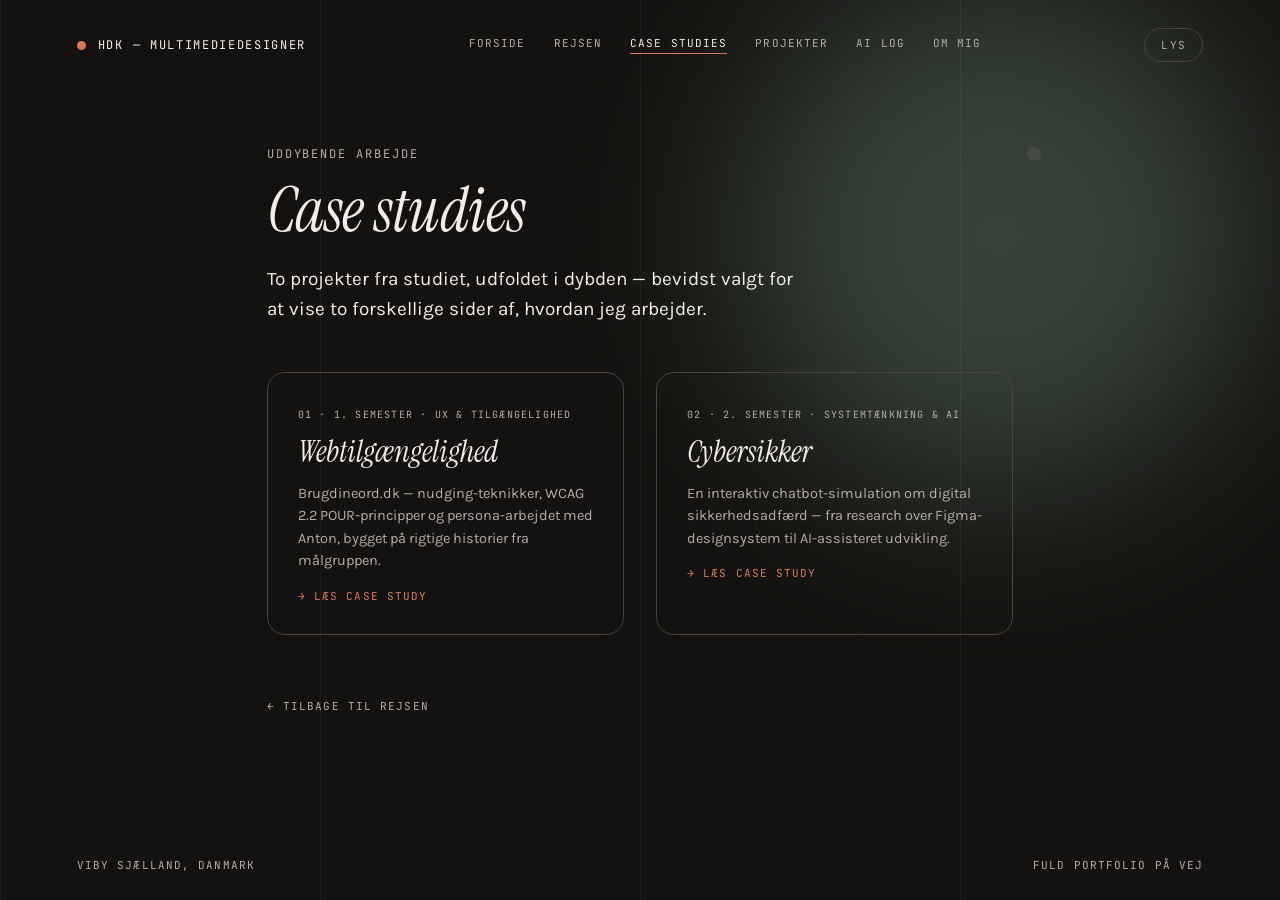
==== case-studies/index.html @ e0ee1b38 "case study 1+ 2 og ny forside, start på skattejagt" ====
<!DOCTYPE html>
<html lang="da">
<head>
    <meta charset="UTF-8">
    <meta name="viewport" content="width=device-width, initial-scale=1.0">
    <title>Case studies — Heidi Desire Kristoffersen</title>
    <meta name="description" content="To uddybende case studies fra multimediedesigner-uddannelsen.">
    <link rel="preconnect" href="https://fonts.googleapis.com">
    <link rel="preconnect" href="https://fonts.gstatic.com" crossorigin>
    <link href="https://fonts.googleapis.com/css2?family=Instrument+Serif:ital@0;1&family=Karla:wght@400;500;600&family=JetBrains+Mono:wght@400;500&display=swap" rel="stylesheet">
    <link rel="stylesheet" href="../css/style.css">
</head>
<body>
    <div class="page dark" id="page">
        <div class="grid-overlay"></div>
        <div class="glow" id="glow"></div>

        <header class="header">
            <div class="brand">
                <span class="status-dot"></span>
                <span>HDK — Multimediedesigner</span>
            </div>
            <nav class="site-nav" aria-label="Hovednavigation">
                <a href="../index.html">Forside</a>
                <a href="../rejsen.html">Rejsen</a>
                <a href="index.html" class="active">Case studies</a>
                <a href="../projekter.html">Projekter</a>
                <a href="../ai-log.html">AI log</a>
                <a href="../om-mig.html">Om mig</a>
            </nav>
            <button class="theme-toggle" id="themeToggle" type="button" aria-label="Skift mellem lyst og mørkt tema">
                <span id="themeLabel">Lys</span>
            </button>
        </header>

        <main class="main main-static">
            <p class="eyebrow" style="position: relative; display: inline-block;">
                Uddybende arbejde
                <span class="hotspot" style="left: 100%; top: 50%; margin-left: 14px; transform: translateY(-50%);">
                    <button type="button" class="hotspot-trigger" aria-label="Skjult fund — tryk for at afsløre"></button>
                    <span class="hotspot-marker" aria-hidden="true"></span>
                    <span class="hotspot-reveal">Fund #4 — placeholder.</span>
                </span>
            </p>
            <h1 class="title">Case studies</h1>
            <p class="manifest">To projekter fra studiet, udfoldet i dybden — bevidst valgt for at vise to forskellige sider af, hvordan jeg arbejder.</p>

            <div class="case-grid">
                <a class="case-card" href="webtilgaengelighed.html">
                    <span class="case-card-label">01 · 1. semester · UX & tilgængelighed</span>
                    <div class="case-card-title">Webtilgængelighed</div>
                    <p class="case-card-text">Brugdineord.dk — nudging-teknikker, WCAG 2.2 POUR-principper og persona-arbejdet med Anton, bygget på rigtige historier fra målgruppen.</p>
                    <span class="case-card-arrow">→ Læs case study</span>
                </a>
                <a class="case-card" href="cybersikker.html">
                    <span class="case-card-label">02 · 2. semester · Systemtænkning & AI</span>
                    <div class="case-card-title">Cybersikker</div>
                    <p class="case-card-text">En interaktiv chatbot-simulation om digital sikkerhedsadfærd — fra research over Figma-designsystem til AI-assisteret udvikling.</p>
                    <span class="case-card-arrow">→ Læs case study</span>
                </a>
            </div>

            <a class="back-link" href="../rejsen.html">← Tilbage til rejsen</a>
        </main>

        <footer class="footer">
            <span>VIBY SJÆLLAND, DANMARK</span>
            <span>Fuld portfolio på vej</span>
        </footer>
    </div>

    <script src="../js/main.js"></script>
</body>
</html>
---- css/style.css ----
:root {
  --light-bg: #F6F1EA;
  --dark-bg: #141210;

  /* accents — warm, earthy base tones (matcher kommer-snart-sidens palet) */
  --forsta-dark: #8FBFA6;
  --forbind-dark: #D97A57;
  --forme-dark: #F0B49A;

  /* same tones, deepened for legibility on a light ground */
  --forsta-light: #3F6B5C;
  --forbind-light: #9E411E;
  --forme-light: #DC5318;

  --bg: var(--light-bg);
  --ink: #1E1A16;
  --muted: #5C534B;
  --chip-border: #B0A69A;

  --forsta: var(--forsta-light);
  --forbind: var(--forbind-light);
  --forme: var(--forme-light);
  --forsta-fill: rgba(63, 107, 92, .13);
  --forbind-fill: rgba(158, 65, 30, .13);
  --forme-fill: rgba(220, 83, 24, .15);
}

* { box-sizing: border-box; }

html, body { margin: 0; padding: 0; }

body {
  background: var(--bg);
  font-family: 'Karla', system-ui, sans-serif;
}

a { color: inherit; }

@keyframes dcFadeUp {
  from { opacity: 0; transform: translateY(14px); }
  to { opacity: 1; transform: none; }
}

@keyframes dcBreathe {
  0%, 100% { transform: scale(1); opacity: .55; }
  50% { transform: scale(1.08); opacity: .85; }
}

.page {
  position: relative;
  min-height: 100vh;
  overflow-x: hidden;
  background: var(--bg);
  color: var(--ink);
  transition: background .5s ease, color .5s ease;
  display: flex;
  flex-direction: column;
}

.page.dark {
  --bg: var(--dark-bg);
  --ink: #F3EDE5;
  --muted: #B7ADA1;
  --chip-border: #4B433C;

  --forsta: var(--forsta-dark);
  --forbind: var(--forbind-dark);
  --forme: var(--forme-dark);
  --forsta-fill: rgba(143, 191, 166, .20);
  --forbind-fill: rgba(217, 122, 87, .20);
  --forme-fill: rgba(240, 180, 154, .22);
}

.grid-overlay {
  position: absolute;
  inset: 0;
  pointer-events: none;
  background-image: linear-gradient(to right, currentColor 1px, transparent 1px);
  background-size: 25% 100%;
  opacity: .05;
}

.glow {
  position: absolute;
  width: 520px;
  height: 520px;
  border-radius: 50%;
  pointer-events: none;
  filter: blur(90px);
  background: var(--forsta);
  opacity: .28;
  left: 78%;
  top: 26%;
  transform: translate(-50%, -50%);
  transition: left .9s cubic-bezier(.16,1,.3,1), top .9s cubic-bezier(.16,1,.3,1), background .5s ease;
}

.header {
  position: relative;
  display: flex;
  align-items: center;
  justify-content: space-between;
  gap: 24px;
  padding: 28px clamp(20px, 6vw, 88px);
  flex-wrap: wrap;
}

.brand {
  display: flex;
  align-items: center;
  gap: 12px;
  font-family: 'JetBrains Mono', monospace;
  font-size: 12px;
  letter-spacing: .14em;
  text-transform: uppercase;
}

.status-dot {
  width: 9px;
  height: 9px;
  border-radius: 50%;
  background: var(--forbind);
  animation: dcBreathe 3.4s ease-in-out infinite;
  transition: background .5s ease;
}

.theme-toggle {
  display: flex;
  align-items: center;
  gap: 9px;
  border: 1px solid var(--chip-border);
  background: transparent;
  color: var(--muted);
  border-radius: 999px;
  padding: 9px 16px;
  cursor: pointer;
  font-family: 'JetBrains Mono', monospace;
  font-size: 11px;
  letter-spacing: .12em;
  text-transform: uppercase;
  transition: color .25s ease;
}

.theme-toggle:hover {
  color: var(--ink);
}

.site-nav {
  display: flex;
  align-items: center;
  flex-wrap: wrap;
  gap: clamp(14px, 2.6vw, 28px);
  font-family: 'JetBrains Mono', monospace;
  font-size: 11px;
  letter-spacing: .1em;
  text-transform: uppercase;
}

.site-nav a {
  text-decoration: none;
  color: var(--muted);
  padding-bottom: 3px;
  border-bottom: 1px solid transparent;
  transition: color .25s ease, border-color .25s ease;
}

.site-nav a:hover {
  color: var(--ink);
}

.site-nav a.active {
  color: var(--ink);
  border-bottom-color: var(--forbind);
}

.site-nav a.soon {
  opacity: .55;
}

.main {
  position: relative;
  flex: 1;
  display: flex;
  flex-direction: column;
  justify-content: center;
  padding: clamp(24px, 5vw, 40px) clamp(20px, 6vw, 88px) clamp(48px, 8vw, 96px);
  max-width: 1360px;
  width: 100%;
  margin: 0 auto;
}

.main-static {
  justify-content: flex-start;
  padding-top: clamp(32px, 6vw, 56px);
  width: 100%;
  max-width: 900px;
  margin: 0 auto;
}

.welcome {
  display: flex;
  align-items: center;
  gap: 14px;
  margin-bottom: clamp(20px, 3vw, 24px);
  animation: dcFadeUp .6s ease both;
}

.welcome-portrait {
  width: 56px;
  height: 56px;
  border-radius: 50%;
  overflow: hidden;
  flex-shrink: 0;
  box-shadow: 0 0 0 1px var(--forbind), 0 12px 28px -16px rgba(0,0,0,.55);
  transition: box-shadow .5s ease;
}

.welcome-portrait img {
  width: 100%;
  height: 100%;
  object-fit: cover;
  object-position: 50% 12%;
}

.welcome-name {
  font-family: 'Instrument Serif', Georgia, serif;
  font-style: italic;
  font-size: 18px;
  color: var(--ink);
}

.welcome-sub {
  margin-top: 2px;
  font-family: 'JetBrains Mono', monospace;
  font-size: 10px;
  letter-spacing: .12em;
  text-transform: uppercase;
  color: var(--muted);
}

.eyebrow {
  margin: 0;
  font-family: 'JetBrains Mono', monospace;
  font-size: 12px;
  letter-spacing: .16em;
  text-transform: uppercase;
  color: var(--muted);
  animation: dcFadeUp .7s ease .05s both;
}

.title {
  margin: 16px 0 0;
  font-family: 'Instrument Serif', Georgia, serif;
  font-weight: 400;
  font-style: italic;
  font-size: clamp(38px, 6.4vw, 62px);
  line-height: 1.05;
  letter-spacing: -.01em;
  animation: dcFadeUp .8s ease .1s both;
}

.manifest {
  margin: clamp(16px, 2.5vw, 22px) 0 0;
  max-width: 48ch;
  font-size: clamp(16px, 1.8vw, 19px);
  line-height: 1.55;
  text-wrap: pretty;
  animation: dcFadeUp .8s ease .16s both;
}

.bubble-wrap {
  position: relative;
  width: 100%;
  max-width: 1040px;
  margin: clamp(36px, 6vw, 56px) auto 0;
  aspect-ratio: 1112 / 560;
  animation: dcFadeUp .9s ease .2s both;
}

.bubble {
  position: absolute;
  border-radius: 50%;
  display: flex;
  flex-direction: column;
  align-items: center;
  justify-content: center;
  text-align: center;
  padding: clamp(18px, 3vw, 32px);
  transition: transform .3s ease, box-shadow .3s ease;
  cursor: default;
}

.bubble:hover {
  transform: scale(1.035);
  box-shadow: 0 18px 40px -20px rgba(20,18,16,.35);
}

.bubble:hover .bubble-arrow {
  opacity: 1;
  transform: translateY(0);
}

.bubble-index {
  font-family: 'JetBrains Mono', monospace;
  font-size: 11px;
  letter-spacing: .12em;
  color: var(--muted);
}

.bubble-name {
  margin-top: 8px;
  font-family: 'Instrument Serif', Georgia, serif;
  font-style: italic;
}

.bubble-text {
  margin: 14px 0 0;
  line-height: 1.5;
  color: var(--ink);
}

.bubble-arrow {
  margin-top: 14px;
  opacity: 0;
  transform: translateY(4px);
  transition: opacity .25s ease, transform .25s ease;
  font-family: 'JetBrains Mono', monospace;
  font-size: 10px;
  letter-spacing: .1em;
  text-transform: uppercase;
}

.bubble-01 {
  left: 9%; top: 3.6%; width: 32.4%; height: 64.3%;
  background: var(--forsta-fill); border: 1px solid var(--forsta);
}
.bubble-01 .bubble-name { font-size: clamp(22px, 2.4vw, 34px); color: var(--forsta); }
.bubble-01 .bubble-text { font-size: 14px; max-width: 220px; }
.bubble-01 .bubble-arrow { color: var(--forsta); }

.bubble-02 {
  left: 36%; top: 23.2%; width: 36%; height: 71.4%;
  background: var(--forbind-fill); border: 1px solid var(--forbind);
}
.bubble-02 .bubble-name { font-size: clamp(24px, 2.7vw, 38px); color: var(--forbind); }
.bubble-02 .bubble-text { font-size: 14.5px; max-width: 240px; }
.bubble-02 .bubble-arrow { color: var(--forbind); }

.bubble-03 {
  left: 68.3%; top: 7.1%; width: 30.6%; height: 60.7%;
  background: var(--forme-fill); border: 1px solid var(--forme);
}
.bubble-03 .bubble-name { font-size: clamp(22px, 2.4vw, 34px); color: var(--forme); }
.bubble-03 .bubble-text { font-size: 14px; max-width: 210px; }
.bubble-03 .bubble-arrow { color: var(--forme); }

@media (max-width: 760px) {
  .bubble-wrap {
    aspect-ratio: auto;
    max-width: 340px;
    display: flex;
    flex-direction: column;
    align-items: center;
    gap: 24px;
  }
  .bubble {
    position: static;
    width: min(78vw, 300px) !important;
    height: min(78vw, 300px) !important;
  }
}

.info-grid {
  display: grid;
  grid-template-columns: repeat(auto-fit, minmax(min(100%, 240px), 1fr));
  gap: clamp(24px, 4vw, 56px);
  margin-top: clamp(56px, 9vw, 104px);
  padding-top: clamp(28px, 4vw, 40px);
  border-top: 1px solid var(--chip-border);
  animation: dcFadeUp .8s ease .26s both;
}

.info-col {
  display: flex;
  flex-direction: column;
  gap: 10px;
}

.info-col-contact {
  gap: 14px;
  align-items: flex-start;
}

.info-label {
  font-family: 'JetBrains Mono', monospace;
  font-size: 11px;
  letter-spacing: .14em;
  text-transform: uppercase;
  color: var(--muted);
}

.info-text {
  margin: 0;
  font-size: 16px;
  line-height: 1.55;
  color: var(--muted);
  text-wrap: pretty;
}

.email-link {
  display: inline-flex;
  align-items: center;
  gap: 10px;
  text-decoration: none;
  font-family: 'Instrument Serif', Georgia, serif;
  font-size: clamp(22px, 2.6vw, 30px);
  line-height: 1.1;
  border-bottom: 1px solid currentColor;
  padding-bottom: 3px;
  transition: opacity .25s ease;
}

.email-link:hover {
  opacity: .55;
}

.linkedin-link {
  text-decoration: none;
  font-family: 'JetBrains Mono', monospace;
  font-size: 11px;
  letter-spacing: .12em;
  text-transform: uppercase;
  color: var(--muted);
  border-bottom: 1px solid var(--chip-border);
  padding-bottom: 2px;
  transition: color .25s ease;
}

.linkedin-link:hover {
  color: var(--ink);
}

.footer {
  position: relative;
  display: flex;
  justify-content: space-between;
  gap: 16px;
  flex-wrap: wrap;
  padding: 20px clamp(20px, 6vw, 88px) 28px;
  font-family: 'JetBrains Mono', monospace;
  font-size: 11px;
  letter-spacing: .1em;
  text-transform: uppercase;
  color: var(--muted);
}

/* ---- Skattejagt: skjulte fund, der lyses frem af musens lyskegle ---- */

.hotspot {
  position: absolute;
  width: 14px;
  height: 14px;
  z-index: 5;
}

.hotspot-trigger {
  all: unset;
  position: absolute;
  inset: -10px;
  border-radius: 50%;
  cursor: pointer;
}

.hotspot-trigger:focus-visible {
  outline: 2px solid var(--forme);
  outline-offset: 3px;
}

.hotspot-marker {
  position: absolute;
  inset: 0;
  border-radius: 50%;
  background: var(--forme);
  opacity: .1;
  transition: opacity .4s ease, transform .4s ease;
  pointer-events: none;
}

.hotspot.is-lit .hotspot-marker,
.hotspot:focus-within .hotspot-marker {
  opacity: .9;
  transform: scale(1.8);
  box-shadow: 0 0 18px 2px var(--forme-fill);
}

.hotspot-reveal {
  position: absolute;
  left: 50%;
  bottom: calc(100% + 14px);
  transform: translateX(-50%) translateY(8px);
  width: max-content;
  max-width: 270px;
  padding: 12px 16px;
  border-radius: 12px;
  background: var(--bg);
  border: 1px solid var(--forme);
  font-size: 13px;
  line-height: 1.5;
  color: var(--ink);
  opacity: 0;
  pointer-events: none;
  transition: opacity .35s ease, transform .35s ease;
  box-shadow: 0 16px 34px -16px rgba(0,0,0,.55);
}

.hotspot.is-lit .hotspot-reveal,
.hotspot:focus-within .hotspot-reveal {
  opacity: 1;
  transform: translateX(-50%) translateY(0);
  pointer-events: auto;
}

.hotspot-reveal a {
  color: var(--forme);
  text-decoration: none;
  border-bottom: 1px solid var(--forme);
}

/* Skattejagt: indhold i et fund (fyldes af js/main.js) */
.hotspot-reveal .skat-label {
  display: block;
  margin-bottom: 6px;
  font-family: 'JetBrains Mono', monospace;
  font-size: 10px;
  letter-spacing: .08em;
  text-transform: uppercase;
  color: var(--forme);
}

.hotspot-reveal p {
  margin: 0;
}

.hotspot-reveal p + p {
  margin-top: 6px;
}

/* Et punkt, man allerede har fundet, gløder en anelse mere end de ufundne */
.hotspot.is-found .hotspot-marker {
  opacity: .28;
}

@media (prefers-reduced-motion: reduce) {
  .hotspot-marker,
  .hotspot-reveal {
    transition: opacity .15s linear;
  }
  .hotspot.is-lit .hotspot-marker,
  .hotspot:focus-within .hotspot-marker {
    transform: none;
  }
}

/* ---- Semester timeline (rejsen.html) ---- */

.semester {
  margin-top: clamp(40px, 6vw, 64px);
  animation: dcFadeUp .7s ease both;
}

.semester:first-of-type {
  margin-top: clamp(28px, 4vw, 40px);
}

.semester-head {
  display: flex;
  align-items: baseline;
  gap: 14px;
  flex-wrap: wrap;
}

.semester-num {
  font-family: 'Instrument Serif', Georgia, serif;
  font-style: italic;
  font-size: clamp(26px, 3.4vw, 34px);
  color: var(--forbind);
}

.semester-status {
  font-family: 'JetBrains Mono', monospace;
  font-size: 10px;
  letter-spacing: .12em;
  text-transform: uppercase;
  color: var(--muted);
  border: 1px solid var(--chip-border);
  border-radius: 999px;
  padding: 4px 11px;
}

.timeline {
  position: relative;
  margin-top: 22px;
  padding-left: 26px;
  border-left: 1px solid var(--chip-border);
  display: flex;
  flex-direction: column;
  gap: 20px;
}

.timeline-item {
  position: relative;
}

.timeline-item::before {
  content: '';
  position: absolute;
  left: -31px;
  top: 6px;
  width: 9px;
  height: 9px;
  border-radius: 50%;
  background: var(--chip-border);
}

.timeline-item.is-trip::before {
  background: var(--forme);
}

.timeline-item.is-case::before {
  background: var(--forbind);
}

.timeline-item.is-current::before {
  background: var(--forbind);
  animation: dcBreathe 3.4s ease-in-out infinite;
}

.timeline-name {
  font-size: 16px;
  color: var(--ink);
}

.timeline-tag {
  margin-left: 8px;
  font-family: 'JetBrains Mono', monospace;
  font-size: 10px;
  letter-spacing: .08em;
  text-transform: uppercase;
  color: var(--muted);
}

.timeline-note {
  margin: 4px 0 0;
  font-size: 14px;
  line-height: 1.5;
  color: var(--muted);
  max-width: 60ch;
}

.case-link {
  display: inline-flex;
  align-self: flex-start;
  align-items: center;
  gap: 8px;
  margin-top: 8px;
  text-decoration: none;
  font-family: 'JetBrains Mono', monospace;
  font-size: 11px;
  letter-spacing: .1em;
  text-transform: uppercase;
  color: var(--forbind);
  border-bottom: 1px solid var(--forbind);
  padding-bottom: 2px;
  transition: opacity .25s ease;
}

.case-link:hover {
  opacity: .6;
}

/* ---- Case study cards (case-studies/index.html) ---- */

.case-grid {
  display: grid;
  grid-template-columns: repeat(auto-fit, minmax(min(100%, 320px), 1fr));
  gap: clamp(20px, 3vw, 32px);
  margin-top: clamp(32px, 5vw, 48px);
}

.case-card {
  display: block;
  text-decoration: none;
  color: var(--ink);
  border: 1px solid var(--chip-border);
  border-radius: 18px;
  padding: clamp(22px, 3vw, 30px);
  transition: border-color .3s ease, transform .3s ease;
}

.case-card:hover {
  border-color: var(--forbind);
  transform: translateY(-2px);
}

.case-card-label {
  font-family: 'JetBrains Mono', monospace;
  font-size: 10px;
  letter-spacing: .12em;
  text-transform: uppercase;
  color: var(--muted);
}

.case-card-title {
  margin: 10px 0 0;
  font-family: 'Instrument Serif', Georgia, serif;
  font-style: italic;
  font-size: clamp(24px, 3vw, 30px);
}

.case-card-text {
  margin: 12px 0 0;
  font-size: 14.5px;
  line-height: 1.55;
  color: var(--muted);
}

.case-card-arrow {
  display: inline-block;
  margin-top: 16px;
  font-family: 'JetBrains Mono', monospace;
  font-size: 11px;
  letter-spacing: .1em;
  text-transform: uppercase;
  color: var(--forbind);
}

/* ---- Stub / under-opbygning pages ---- */

.stub-badge {
  display: inline-block;
  align-self: flex-start;
  font-family: 'JetBrains Mono', monospace;
  font-size: 10px;
  letter-spacing: .12em;
  text-transform: uppercase;
  color: var(--muted);
  border: 1px solid var(--chip-border);
  border-radius: 999px;
  padding: 6px 14px;
  margin-top: clamp(28px, 4vw, 40px);
}

.back-link {
  display: inline-flex;
  align-self: flex-start;
  align-items: center;
  gap: 8px;
  margin-top: clamp(40px, 6vw, 64px);
  text-decoration: none;
  font-family: 'JetBrains Mono', monospace;
  font-size: 11px;
  letter-spacing: .1em;
  text-transform: uppercase;
  color: var(--muted);
  transition: color .25s ease;
}

.back-link:hover {
  color: var(--ink);
}

/* ---- AI log (ai-log.html) ---- */

.ai-log-source {
  margin: 8px 0 0;
  max-width: 60ch;
  font-size: 14px;
  line-height: 1.5;
  color: var(--muted);
}

.ai-log-filters {
  display: flex;
  flex-wrap: wrap;
  gap: 10px;
  margin-top: clamp(28px, 4vw, 40px);
}

.ai-log-filter {
  display: inline-flex;
  align-items: center;
  gap: 7px;
  border: 1px solid var(--chip-border);
  background: transparent;
  color: var(--muted);
  border-radius: 999px;
  padding: 8px 15px;
  cursor: pointer;
  font-family: 'JetBrains Mono', monospace;
  font-size: 11px;
  letter-spacing: .1em;
  text-transform: uppercase;
  transition: color .25s ease, border-color .25s ease;
}

.ai-log-filter:hover {
  color: var(--ink);
}

.ai-log-filter:focus-visible {
  outline: 2px solid var(--forme);
  outline-offset: 3px;
}

.ai-log-filter.is-active {
  color: var(--ink);
  border-color: var(--forbind);
}

.ai-log-count {
  color: var(--muted);
  font-size: 10px;
}

.ai-log-list {
  list-style: none;
  margin: clamp(20px, 3vw, 28px) 0 0;
  padding: 0;
  display: flex;
  flex-direction: column;
  gap: 10px;
}

.ai-log-item[hidden] {
  display: none;
}

.ai-log-entry {
  border: 1px solid var(--chip-border);
  border-radius: 14px;
  padding: 0 clamp(16px, 2.5vw, 22px);
  transition: border-color .25s ease;
}

.ai-log-entry[open] {
  border-color: var(--forbind);
}

.ai-log-summary {
  display: flex;
  align-items: baseline;
  flex-wrap: wrap;
  gap: 8px clamp(12px, 2vw, 20px);
  padding: 16px 0;
  cursor: pointer;
  list-style: none;
}

.ai-log-summary::-webkit-details-marker,
.ai-log-summary::marker {
  display: none;
  content: '';
}

.ai-log-summary:focus-visible {
  outline: 2px solid var(--forme);
  outline-offset: 4px;
  border-radius: 8px;
}

.ai-log-date {
  font-family: 'JetBrains Mono', monospace;
  font-size: 11px;
  letter-spacing: .06em;
  color: var(--muted);
  min-width: 38px;
}

.ai-log-tool {
  display: inline-flex;
  align-items: center;
  gap: 7px;
  font-family: 'JetBrains Mono', monospace;
  font-size: 11px;
  letter-spacing: .08em;
  text-transform: uppercase;
  color: var(--muted);
}

.ai-log-dot {
  width: 7px;
  height: 7px;
  border-radius: 50%;
  background: var(--chip-border);
  flex-shrink: 0;
}

.ai-log-dot-claude {
  background: var(--forsta);
}

.ai-log-dot-chatgpt {
  background: var(--forbind);
}

.ai-log-formaal {
  font-size: 15.5px;
  color: var(--ink);
  flex: 1 1 220px;
}

.ai-log-detail {
  display: none;
  gap: 4px;
  padding: 0 0 20px;
  border-top: 1px solid var(--chip-border);
}

.ai-log-entry[open] .ai-log-detail {
  display: grid;
}

.ai-log-field-label {
  display: block;
  font-family: 'JetBrains Mono', monospace;
  font-size: 10px;
  letter-spacing: .12em;
  text-transform: uppercase;
  color: var(--muted);
  margin-top: 16px;
}

.ai-log-field p {
  margin: 6px 0 0;
  font-size: 14.5px;
  line-height: 1.55;
  color: var(--ink);
  max-width: 68ch;
}

@media (max-width: 560px) {
  .ai-log-summary {
    flex-direction: column;
    align-items: flex-start;
    gap: 6px;
  }

  .ai-log-formaal {
    flex: none;
    width: 100%;
  }
}

/* ---- Case study — spread-baserede sider (webtilgaengelighed.html, cybersikker.html) ---- */

.main-wide {
  width: 100%;
  max-width: 1160px;
  margin: 0 auto;
  justify-content: flex-start;
  padding-top: clamp(32px, 6vw, 56px);
}

.case-top-row {
  display: flex;
  align-items: center;
  justify-content: space-between;
  flex-wrap: wrap;
  gap: 12px;
}

.karakter-badge {
  position: relative;
  display: inline-flex;
  align-self: flex-start;
  align-items: center;
  font-family: 'JetBrains Mono', monospace;
  font-size: 10px;
  letter-spacing: .12em;
  text-transform: uppercase;
  color: var(--forme);
  border: 1px solid var(--forme);
  border-radius: 999px;
  padding: 6px 14px;
}

.case-sub {
  margin: 14px 0 0;
  max-width: 60ch;
  font-size: clamp(16px, 1.6vw, 18px);
  line-height: 1.55;
  color: var(--muted);
  text-wrap: pretty;
}

.case-intro {
  margin: clamp(16px, 2vw, 20px) 0 0;
  max-width: 68ch;
  font-size: 16px;
  line-height: 1.65;
  text-wrap: pretty;
}

.case-links {
  display: flex;
  flex-wrap: wrap;
  gap: 12px 20px;
  margin-top: clamp(20px, 3vw, 28px);
}

/* Spread jump-nav */

.spread-nav {
  display: flex;
  flex-wrap: wrap;
  gap: 6px;
  margin-top: clamp(32px, 5vw, 44px);
  padding: 14px 16px;
  border: 1px solid var(--chip-border);
  border-radius: 14px;
}

.spread-nav-item {
  display: inline-flex;
  align-items: center;
  justify-content: center;
  min-width: 30px;
  height: 30px;
  padding: 0 6px;
  border-radius: 8px;
  text-decoration: none;
  font-family: 'JetBrains Mono', monospace;
  font-size: 11px;
  letter-spacing: .04em;
  color: var(--muted);
  transition: background .2s ease, color .2s ease;
}

.spread-nav-item:hover,
.spread-nav-item:focus-visible {
  background: var(--forbind-fill);
  color: var(--ink);
}

/* Spread section */

.spread {
  margin-top: clamp(56px, 8vw, 88px);
  padding-top: clamp(40px, 6vw, 56px);
  border-top: 1px solid var(--chip-border);
  scroll-margin-top: 90px;
}

.spread-eyebrow {
  margin: 0;
  font-family: 'JetBrains Mono', monospace;
  font-size: 11px;
  letter-spacing: .16em;
  text-transform: uppercase;
  color: var(--muted);
}

.spread-title {
  margin: 14px 0 0;
  font-family: 'Instrument Serif', Georgia, serif;
  font-weight: 400;
  font-style: italic;
  font-size: clamp(28px, 3.6vw, 42px);
  line-height: 1.1;
  letter-spacing: -.01em;
  max-width: 20ch;
}

.spread-body {
  margin: clamp(16px, 2.5vw, 20px) 0 0;
  max-width: 70ch;
  font-size: 16px;
  line-height: 1.65;
  color: var(--ink);
  text-wrap: pretty;
}

.spread-body + .spread-body {
  margin-top: 14px;
}

/* Fact card */

.fact-card {
  margin-top: clamp(24px, 4vw, 32px);
  border: 1px solid var(--chip-border);
  border-radius: 18px;
  padding: clamp(20px, 3vw, 32px);
  display: flex;
  flex-direction: column;
  gap: 22px;
}

.fact-row {
  display: flex;
  flex-direction: column;
  gap: 8px;
}

.fact-label {
  font-family: 'JetBrains Mono', monospace;
  font-size: 10.5px;
  letter-spacing: .12em;
  text-transform: uppercase;
  color: var(--muted);
}

.fact-value {
  margin: 0;
  font-size: 15.5px;
  line-height: 1.55;
  max-width: 70ch;
}

.fact-value.is-quote {
  font-family: 'Instrument Serif', Georgia, serif;
  font-style: italic;
  font-size: clamp(19px, 2.2vw, 24px);
  line-height: 1.4;
  color: var(--forbind);
}

/* Pull quote */

.pull-quote {
  margin: clamp(24px, 4vw, 32px) 0 0;
  padding: 4px 0 4px 24px;
  border-left: 3px solid var(--forbind);
}

.pull-quote p {
  margin: 0;
  font-family: 'Instrument Serif', Georgia, serif;
  font-style: italic;
  font-size: clamp(19px, 2.4vw, 26px);
  line-height: 1.45;
  color: var(--ink);
  max-width: 46ch;
}

.aside-box {
  margin-top: clamp(24px, 4vw, 32px);
  padding: 4px 0 4px 24px;
  border-left: 3px solid var(--forsta);
}

.aside-label {
  display: block;
  margin-bottom: 8px;
  font-family: 'JetBrains Mono', monospace;
  font-size: 10.5px;
  letter-spacing: .12em;
  text-transform: uppercase;
  color: var(--muted);
}

.aside-box p {
  margin: 0;
  font-size: 15.5px;
  line-height: 1.6;
  color: var(--muted);
  max-width: 68ch;
}

/* Stat highlight */

.stat-highlight {
  display: flex;
  align-items: baseline;
  flex-wrap: wrap;
  gap: 8px clamp(24px, 4vw, 40px);
  margin-top: clamp(24px, 4vw, 32px);
}

.stat-number {
  font-family: 'Instrument Serif', Georgia, serif;
  font-style: italic;
  font-size: clamp(56px, 8vw, 96px);
  line-height: 1;
  color: var(--forbind);
}

.stat-desc {
  margin: 0;
  max-width: 40ch;
  font-size: 15.5px;
  line-height: 1.55;
  color: var(--muted);
}

/* 2x2 grid (empathy map, POUR) */

.grid-2x2 {
  display: grid;
  grid-template-columns: 1fr 1fr;
  gap: clamp(20px, 3vw, 32px) clamp(28px, 4vw, 48px);
  margin-top: clamp(24px, 4vw, 32px);
}

.grid-cell-label {
  display: block;
  margin-bottom: 8px;
  font-family: 'JetBrains Mono', monospace;
  font-size: 10.5px;
  letter-spacing: .12em;
  text-transform: uppercase;
  color: var(--muted);
}

.grid-cell-title {
  margin: 0 0 8px;
  font-family: 'Instrument Serif', Georgia, serif;
  font-style: italic;
  font-size: clamp(19px, 2.2vw, 24px);
  color: var(--forbind);
}

.grid-cell p {
  margin: 0;
  font-size: 14.5px;
  line-height: 1.55;
  color: var(--muted);
  max-width: 46ch;
}

@media (max-width: 640px) {
  .grid-2x2 {
    grid-template-columns: 1fr;
  }
}

/* Triptych (nudging) */

.triptych {
  display: grid;
  grid-template-columns: repeat(3, 1fr);
  gap: clamp(24px, 3vw, 32px);
  margin-top: clamp(24px, 4vw, 32px);
}

.triptych-title {
  margin: 0;
  font-family: 'Instrument Serif', Georgia, serif;
  font-style: italic;
  font-size: clamp(20px, 2.4vw, 26px);
  color: var(--forbind);
}

.triptych-item p {
  margin: 10px 0 0;
  font-size: 14.5px;
  line-height: 1.6;
  color: var(--muted);
}

@media (max-width: 760px) {
  .triptych {
    grid-template-columns: 1fr;
  }
}

/* Numbered step list */

.step-list {
  display: flex;
  flex-direction: column;
  gap: clamp(18px, 2.5vw, 24px);
  margin-top: clamp(24px, 4vw, 32px);
}

.step-item {
  display: flex;
  align-items: baseline;
  gap: clamp(16px, 2.5vw, 24px);
}

.step-num {
  flex-shrink: 0;
  width: 44px;
  font-family: 'Instrument Serif', Georgia, serif;
  font-style: italic;
  font-size: 26px;
  color: var(--forbind);
}

/* Step list variant — mono date labels (AI-log-style timeline, e.g. Cybersikker spread 9) */

.step-list.is-dates .step-num {
  width: 76px;
  font-family: 'JetBrains Mono', monospace;
  font-style: normal;
  font-size: 12.5px;
  letter-spacing: .03em;
  white-space: nowrap;
}

.step-item p {
  margin: 0;
  font-size: 15px;
  line-height: 1.6;
  max-width: 60ch;
}

/* Word highlight (test results) */

.word-groups {
  display: flex;
  flex-wrap: wrap;
  gap: clamp(28px, 5vw, 56px);
  margin-top: clamp(24px, 4vw, 32px);
}

.word-group-label {
  display: block;
  margin-bottom: 10px;
  font-family: 'JetBrains Mono', monospace;
  font-size: 10.5px;
  letter-spacing: .12em;
  text-transform: uppercase;
  color: var(--muted);
}

.word-list {
  margin: 0;
  font-family: 'Instrument Serif', Georgia, serif;
  font-style: italic;
  font-size: clamp(20px, 2.6vw, 28px);
  line-height: 1.4;
}

.word-list.is-positive {
  color: var(--forbind);
}

.word-list.is-critical {
  color: var(--muted);
}

/* Media facts row */

.chip-row {
  display: flex;
  flex-wrap: wrap;
  gap: 10px;
  margin-top: clamp(20px, 3vw, 28px);
}

.chip-row-item {
  font-family: 'JetBrains Mono', monospace;
  font-size: 11px;
  letter-spacing: .04em;
  color: var(--muted);
  border: 1px solid var(--chip-border);
  border-radius: 999px;
  padding: 7px 14px;
}

/* Swatch row (spread 6 — bevidst hardcodede farver, ikke porteføljens tokens) */

.swatch-row {
  display: flex;
  flex-wrap: wrap;
  gap: clamp(20px, 3vw, 28px);
  margin-top: 20px;
}

.swatch {
  display: flex;
  flex-direction: column;
  align-items: flex-start;
  gap: 8px;
}

.swatch-chip {
  width: 56px;
  height: 56px;
  border-radius: 12px;
  border: 1px solid var(--chip-border);
}

.swatch span {
  font-family: 'JetBrains Mono', monospace;
  font-size: 11px;
  color: var(--muted);
}

/* Visual transition (persona -> Anton) */

.visual-transition {
  display: grid;
  grid-template-columns: 1fr auto 1fr;
  align-items: center;
  gap: clamp(16px, 3vw, 28px);
  margin-top: clamp(24px, 4vw, 32px);
}

.visual-transition-arrow {
  font-family: 'Instrument Serif', Georgia, serif;
  font-style: italic;
  font-size: 32px;
  color: var(--muted);
}

@media (max-width: 700px) {
  .visual-transition {
    grid-template-columns: 1fr;
  }
  .visual-transition-arrow {
    transform: rotate(90deg);
    justify-self: center;
  }
}

/* Image placeholder + sequence */

.img-placeholder {
  display: flex;
  align-items: center;
  justify-content: center;
  text-align: center;
  padding: 16px;
  border: 1px dashed var(--chip-border);
  border-radius: 14px;
  background: var(--forbind-fill);
  color: var(--muted);
  font-family: 'JetBrains Mono', monospace;
  font-size: 11px;
  letter-spacing: .04em;
  line-height: 1.5;
}

.img-photo {
  display: block;
  width: 100%;
  height: 100%;
  border-radius: 14px;
  border: 1px solid var(--chip-border);
  object-fit: cover;
  background: var(--forbind-fill);
}

.img-video {
  display: block;
  width: 100%;
  height: 100%;
  border-radius: 14px;
  border: 1px solid var(--chip-border);
  object-fit: cover;
  background: #000;
}

.img-caption {
  display: block;
  margin-top: 10px;
  font-family: 'JetBrains Mono', monospace;
  font-size: 10.5px;
  letter-spacing: .1em;
  text-transform: uppercase;
  color: var(--muted);
}

.img-block {
  margin-top: clamp(24px, 4vw, 32px);
}

.img-row {
  display: flex;
  flex-wrap: wrap;
  gap: clamp(20px, 3vw, 28px);
  margin-top: clamp(24px, 4vw, 32px);
}

.img-row .img-block {
  margin-top: 0;
  flex: 1 1 280px;
}

.img-sequence {
  display: grid;
  grid-template-columns: repeat(5, 1fr);
  gap: clamp(16px, 2vw, 20px);
  margin-top: clamp(24px, 4vw, 32px);
}

.img-sequence.is-four {
  grid-template-columns: repeat(4, 1fr);
}

.img-sequence.is-three {
  grid-template-columns: repeat(3, 1fr);
}

.img-sequence-item .step-num {
  width: auto;
  display: block;
  margin-top: 10px;
  font-size: 22px;
}

.img-sequence-item-title {
  margin: 4px 0 0;
  font-size: 14px;
  color: var(--ink);
}

.img-sequence-item-note {
  margin: 2px 0 0;
  font-size: 12.5px;
  line-height: 1.4;
  color: var(--muted);
}

@media (max-width: 900px) {
  .img-sequence {
    grid-template-columns: repeat(2, 1fr);
  }
}

@media (max-width: 480px) {
  .img-sequence,
  .img-sequence.is-four,
  .img-sequence.is-three {
    grid-template-columns: 1fr;
  }
}

/* Code block (Cybersikker — datadrevet scenarie-array) */

.code-block {
  margin-top: clamp(20px, 3vw, 28px);
  padding: clamp(18px, 2.5vw, 24px);
  border: 1px solid var(--chip-border);
  border-radius: 14px;
  background: var(--forsta-fill);
  overflow-x: auto;
}

.code-block-label {
  display: block;
  margin-bottom: 14px;
  font-family: 'JetBrains Mono', monospace;
  font-size: 10.5px;
  letter-spacing: .12em;
  text-transform: uppercase;
  color: var(--muted);
}

.code-block pre {
  margin: 0;
  font-family: 'JetBrains Mono', monospace;
  font-size: 12px;
  line-height: 1.65;
  color: var(--ink);
  white-space: pre-wrap;
  word-break: break-word;
}

.pending-note {
  margin-top: clamp(40px, 6vw, 56px);
  padding: 16px 20px;
  border: 1px solid var(--chip-border);
  border-radius: 14px;
  font-size: 13.5px;
  line-height: 1.6;
  color: var(--muted);
}

.pending-note strong {
  color: var(--ink);
}
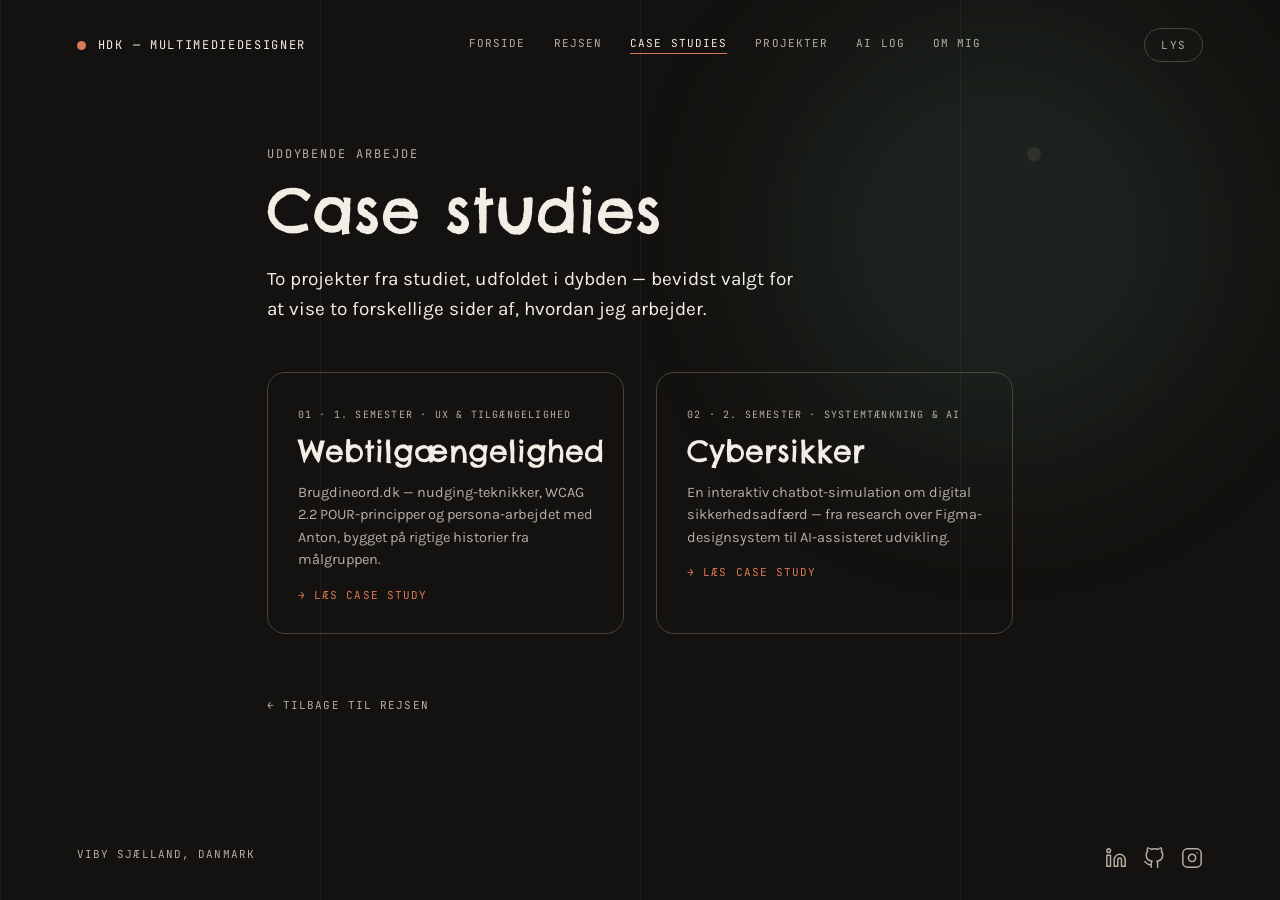
==== commit ed990e40: "font, bølgede linjer, billeder" ====
--- a/case-studies/index.html
+++ b/case-studies/index.html
@@ -7,7 +7,7 @@
     <meta name="description" content="To uddybende case studies fra multimediedesigner-uddannelsen.">
     <link rel="preconnect" href="https://fonts.googleapis.com">
     <link rel="preconnect" href="https://fonts.gstatic.com" crossorigin>
-    <link href="https://fonts.googleapis.com/css2?family=Instrument+Serif:ital@0;1&family=Karla:wght@400;500;600&family=JetBrains+Mono:wght@400;500&display=swap" rel="stylesheet">
+    <link href="https://fonts.googleapis.com/css2?family=Chelsea+Market&family=Karla:wght@400;500;600&family=JetBrains+Mono:wght@400;500&display=swap" rel="stylesheet">
     <link rel="stylesheet" href="../css/style.css">
 </head>
 <body>
@@ -39,7 +39,7 @@
                 <span class="hotspot" style="left: 100%; top: 50%; margin-left: 14px; transform: translateY(-50%);">
                     <button type="button" class="hotspot-trigger" aria-label="Skjult fund — tryk for at afsløre"></button>
                     <span class="hotspot-marker" aria-hidden="true"></span>
-                    <span class="hotspot-reveal">Fund #4 — placeholder.</span>
+                    <span class="hotspot-reveal">Et lille fund — slå JavaScript til for at se det.</span>
                 </span>
             </p>
             <h1 class="title">Case studies</h1>
@@ -65,7 +65,11 @@
 
         <footer class="footer">
             <span>VIBY SJÆLLAND, DANMARK</span>
-            <span>Fuld portfolio på vej</span>
+            <ul class="footer-social" aria-label="Find mig på sociale medier">
+                <li><a href="https://www.linkedin.com/in/heidi-desire-kristoffersen" target="_blank" rel="noopener"><svg viewBox="0 0 24 24" aria-hidden="true" focusable="false"><path d="M16 8a6 6 0 0 1 6 6v7h-4v-7a2 2 0 0 0-4 0v7h-4v-7a6 6 0 0 1 6-6z"/><rect x="2" y="9" width="4" height="12"/><circle cx="4" cy="4" r="2"/></svg><span class="sr-only">LinkedIn (åbner i ny fane)</span></a></li>
+                <li><a href="https://github.com/heikri01" target="_blank" rel="noopener"><svg viewBox="0 0 24 24" aria-hidden="true" focusable="false"><path d="M9 19c-5 1.5-5-2.5-7-3m14 6v-3.87a3.37 3.37 0 0 0-.94-2.61c3.14-.35 6.44-1.54 6.44-7A5.44 5.44 0 0 0 20 4.77 5.07 5.07 0 0 0 19.91 1S18.73.65 16 2.48a13.38 13.38 0 0 0-7 0C6.27.65 5.09 1 5.09 1A5.07 5.07 0 0 0 5 4.77a5.44 5.44 0 0 0-1.5 3.78c0 5.42 3.3 6.61 6.44 7A3.37 3.37 0 0 0 9 18.13V22"/></svg><span class="sr-only">GitHub (åbner i ny fane)</span></a></li>
+                <li><a href="https://www.instagram.com/heidikristoffersen82" target="_blank" rel="noopener"><svg viewBox="0 0 24 24" aria-hidden="true" focusable="false"><rect x="2" y="2" width="20" height="20" rx="5"/><path d="M16 11.37A4 4 0 1 1 12.63 8 4 4 0 0 1 16 11.37z"/><line x1="17.5" y1="6.5" x2="17.51" y2="6.5"/></svg><span class="sr-only">Instagram (åbner i ny fane)</span></a></li>
+            </ul>
         </footer>
     </div>
 
--- a/css/style.css
+++ b/css/style.css
@@ -1,4 +1,9 @@
 :root {
+  /* Overskrifter, tal og citater. Skift font ét sted her.
+     Chelsea Market (prøves 28/9) findes kun i én vægt (400). */
+  --font-display: 'Chelsea Market', system-ui, cursive;
+  --font-display-weight: 400;
+
   --light-bg: #F6F1EA;
   --dark-bg: #141210;
 
@@ -48,6 +53,7 @@
 
 .page {
   position: relative;
+  isolation: isolate; /* lyskegle og gitter kan ligge bag alt indhold */
   min-height: 100vh;
   overflow-x: hidden;
   background: var(--bg);
@@ -74,6 +80,7 @@
 .grid-overlay {
   position: absolute;
   inset: 0;
+  z-index: -1;
   pointer-events: none;
   background-image: linear-gradient(to right, currentColor 1px, transparent 1px);
   background-size: 25% 100%;
@@ -81,18 +88,34 @@
 }
 
 .glow {
-  position: absolute;
-  width: 520px;
-  height: 520px;
+  /* Lyskeglen: en blød grøn tone, der ligger BAG tekst og billeder
+     og følger musen næsten uden forsinkelse. */
+  --glow-color: var(--forsta);
+  --glow-strength: .20;
+  position: fixed;
+  left: 0;
+  top: 0;
+  z-index: -1;
+  width: 440px;
+  height: 440px;
+  margin: -220px 0 0 -220px; /* centrér kuglen om musen */
   border-radius: 50%;
   pointer-events: none;
-  filter: blur(90px);
-  background: var(--forsta);
-  opacity: .28;
-  left: 78%;
-  top: 26%;
-  transform: translate(-50%, -50%);
-  transition: left .9s cubic-bezier(.16,1,.3,1), top .9s cubic-bezier(.16,1,.3,1), background .5s ease;
+  filter: blur(80px);
+  background: var(--glow-color);
+  opacity: var(--glow-strength);
+  transform: translate3d(78vw, 26vh, 0);
+  transition: transform .12s ease-out, background .5s ease;
+  will-change: transform;
+}
+
+.page.dark .glow {
+  --glow-color: var(--forsta-light); /* dybere grøn i mørkt tema */
+  --glow-strength: .20;
+}
+
+@media (prefers-reduced-motion: reduce) {
+  .glow { transition: background .5s ease; }
 }
 
 .header {
@@ -223,8 +246,8 @@
 }
 
 .welcome-name {
-  font-family: 'Instrument Serif', Georgia, serif;
-  font-style: italic;
+  font-family: var(--font-display);
+  font-weight: var(--font-display-weight);
   font-size: 18px;
   color: var(--ink);
 }
@@ -250,12 +273,11 @@
 
 .title {
   margin: 16px 0 0;
-  font-family: 'Instrument Serif', Georgia, serif;
-  font-weight: 400;
-  font-style: italic;
+  font-family: var(--font-display);
+  font-weight: var(--font-display-weight);
   font-size: clamp(38px, 6.4vw, 62px);
   line-height: 1.05;
-  letter-spacing: -.01em;
+  letter-spacing: 0;
   animation: dcFadeUp .8s ease .1s both;
 }
 
@@ -309,8 +331,8 @@
 
 .bubble-name {
   margin-top: 8px;
-  font-family: 'Instrument Serif', Georgia, serif;
-  font-style: italic;
+  font-family: var(--font-display);
+  font-weight: var(--font-display-weight);
 }
 
 .bubble-text {
@@ -412,7 +434,8 @@
   align-items: center;
   gap: 10px;
   text-decoration: none;
-  font-family: 'Instrument Serif', Georgia, serif;
+  font-family: var(--font-display);
+  font-weight: var(--font-display-weight);
   font-size: clamp(22px, 2.6vw, 30px);
   line-height: 1.1;
   border-bottom: 1px solid currentColor;
@@ -497,15 +520,24 @@
   position: absolute;
   left: 50%;
   bottom: calc(100% + 14px);
-  transform: translateX(-50%) translateY(8px);
+  transform: translateX(calc(-50% + var(--skat-shift, 0px))) translateY(8px);
   width: max-content;
   max-width: 270px;
   padding: 12px 16px;
   border-radius: 12px;
   background: var(--bg);
   border: 1px solid var(--forme);
+  /* Nulstil alt, boksen ellers ville arve fra teksten, punktet sidder i
+     (fx VERSALER og mono i "byder velkommen", kursiv serif i overskrifter) */
+  font-family: 'Karla', system-ui, sans-serif;
   font-size: 13px;
+  font-style: normal;
+  font-weight: 400;
   line-height: 1.5;
+  letter-spacing: normal;
+  text-transform: none;
+  text-align: left;
+  white-space: normal;
   color: var(--ink);
   opacity: 0;
   pointer-events: none;
@@ -516,8 +548,28 @@
 .hotspot.is-lit .hotspot-reveal,
 .hotspot:focus-within .hotspot-reveal {
   opacity: 1;
-  transform: translateX(-50%) translateY(0);
+  transform: translateX(calc(-50% + var(--skat-shift, 0px))) translateY(0);
   pointer-events: auto;
+}
+
+/* Ikke plads over punktet (øverst på siden) → boksen åbner nedad */
+.hotspot.reveal-below .hotspot-reveal {
+  bottom: auto;
+  top: calc(100% + 14px);
+  transform: translateX(calc(-50% + var(--skat-shift, 0px))) translateY(-8px);
+}
+
+.hotspot.reveal-below.is-lit .hotspot-reveal,
+.hotspot.reveal-below:focus-within .hotspot-reveal {
+  transform: translateX(calc(-50% + var(--skat-shift, 0px))) translateY(0);
+}
+
+/* Punkt der sidder inde i en tekstlinje (fx for enden af en overskrift) */
+.hotspot.is-inline {
+  position: relative;
+  display: inline-block;
+  vertical-align: middle;
+  margin-left: .45em;
 }
 
 .hotspot-reveal a {
@@ -580,8 +632,8 @@
 }
 
 .semester-num {
-  font-family: 'Instrument Serif', Georgia, serif;
-  font-style: italic;
+  font-family: var(--font-display);
+  font-weight: var(--font-display-weight);
   font-size: clamp(26px, 3.4vw, 34px);
   color: var(--forbind);
 }
@@ -712,8 +764,8 @@
 
 .case-card-title {
   margin: 10px 0 0;
-  font-family: 'Instrument Serif', Georgia, serif;
-  font-style: italic;
+  font-family: var(--font-display);
+  font-weight: var(--font-display-weight);
   font-size: clamp(24px, 3vw, 30px);
 }
 
@@ -885,6 +937,8 @@
   letter-spacing: .08em;
   text-transform: uppercase;
   color: var(--muted);
+  /* fast bredde, så formålene står på linje, selvom værktøjsnavnene er forskellig lange */
+  min-width: 18ch;
 }
 
 .ai-log-dot {
@@ -895,8 +949,18 @@
   flex-shrink: 0;
 }
 
-.ai-log-dot-claude {
+.ai-log-dot-claude-design {
+  background: var(--forme);
+}
+
+.ai-log-dot-claude-code {
   background: var(--forsta);
+}
+
+/* Cowork: hul prik i Claude-grøn, så den kan skelnes fra Code uden en ny farve */
+.ai-log-dot-claude-cowork {
+  background: transparent;
+  box-shadow: inset 0 0 0 1.5px var(--forsta);
 }
 
 .ai-log-dot-chatgpt {
@@ -948,6 +1012,10 @@
   .ai-log-formaal {
     flex: none;
     width: 100%;
+  }
+
+  .ai-log-tool {
+    min-width: 0;
   }
 }
 
@@ -1062,12 +1130,11 @@
 
 .spread-title {
   margin: 14px 0 0;
-  font-family: 'Instrument Serif', Georgia, serif;
-  font-weight: 400;
-  font-style: italic;
+  font-family: var(--font-display);
+  font-weight: var(--font-display-weight);
   font-size: clamp(28px, 3.6vw, 42px);
   line-height: 1.1;
-  letter-spacing: -.01em;
+  letter-spacing: 0;
   max-width: 20ch;
 }
 
@@ -1118,8 +1185,8 @@
 }
 
 .fact-value.is-quote {
-  font-family: 'Instrument Serif', Georgia, serif;
-  font-style: italic;
+  font-family: var(--font-display);
+  font-weight: var(--font-display-weight);
   font-size: clamp(19px, 2.2vw, 24px);
   line-height: 1.4;
   color: var(--forbind);
@@ -1135,8 +1202,8 @@
 
 .pull-quote p {
   margin: 0;
-  font-family: 'Instrument Serif', Georgia, serif;
-  font-style: italic;
+  font-family: var(--font-display);
+  font-weight: var(--font-display-weight);
   font-size: clamp(19px, 2.4vw, 26px);
   line-height: 1.45;
   color: var(--ink);
@@ -1171,15 +1238,17 @@
 
 .stat-highlight {
   display: flex;
-  align-items: baseline;
+  /* center i stedet for baseline: ved flere linjer satte baseline kun første linje
+     på tallets bundlinje, så teksten hang for langt nede */
+  align-items: center;
   flex-wrap: wrap;
   gap: 8px clamp(24px, 4vw, 40px);
   margin-top: clamp(24px, 4vw, 32px);
 }
 
 .stat-number {
-  font-family: 'Instrument Serif', Georgia, serif;
-  font-style: italic;
+  font-family: var(--font-display);
+  font-weight: var(--font-display-weight);
   font-size: clamp(56px, 8vw, 96px);
   line-height: 1;
   color: var(--forbind);
@@ -1214,8 +1283,8 @@
 
 .grid-cell-title {
   margin: 0 0 8px;
-  font-family: 'Instrument Serif', Georgia, serif;
-  font-style: italic;
+  font-family: var(--font-display);
+  font-weight: var(--font-display-weight);
   font-size: clamp(19px, 2.2vw, 24px);
   color: var(--forbind);
 }
@@ -1245,8 +1314,8 @@
 
 .triptych-title {
   margin: 0;
-  font-family: 'Instrument Serif', Georgia, serif;
-  font-style: italic;
+  font-family: var(--font-display);
+  font-weight: var(--font-display-weight);
   font-size: clamp(20px, 2.4vw, 26px);
   color: var(--forbind);
 }
@@ -1282,8 +1351,8 @@
 .step-num {
   flex-shrink: 0;
   width: 44px;
-  font-family: 'Instrument Serif', Georgia, serif;
-  font-style: italic;
+  font-family: var(--font-display);
+  font-weight: var(--font-display-weight);
   font-size: 26px;
   color: var(--forbind);
 }
@@ -1327,8 +1396,8 @@
 
 .word-list {
   margin: 0;
-  font-family: 'Instrument Serif', Georgia, serif;
-  font-style: italic;
+  font-family: var(--font-display);
+  font-weight: var(--font-display-weight);
   font-size: clamp(20px, 2.6vw, 28px);
   line-height: 1.4;
 }
@@ -1400,8 +1469,8 @@
 }
 
 .visual-transition-arrow {
-  font-family: 'Instrument Serif', Georgia, serif;
-  font-style: italic;
+  font-family: var(--font-display);
+  font-weight: var(--font-display-weight);
   font-size: 32px;
   color: var(--muted);
 }
@@ -1416,6 +1485,67 @@
   }
 }
 
+/* Prompt bridge (to billeder side om side, prompten lagt ind over begge) */
+
+.prompt-bridge {
+  position: relative;
+  margin: clamp(24px, 4vw, 32px) 0 0;
+  max-width: 640px;
+}
+
+.prompt-bridge-images {
+  display: grid;
+  grid-template-columns: 1fr 1fr;
+  gap: clamp(12px, 2vw, 20px);
+}
+
+.prompt-bridge-images .img-photo {
+  aspect-ratio: 2 / 3;
+}
+
+.prompt-bridge-bubble {
+  position: absolute;
+  left: 50%;
+  top: 62%;
+  transform: translate(-50%, -50%);
+  width: min(78%, 440px);
+  margin: 0;
+  padding: 14px 18px 16px;
+  background: var(--bg);
+  border: 1px solid var(--chip-border);
+  border-radius: 18px 18px 4px 18px;
+  box-shadow: 0 10px 30px rgba(0, 0, 0, .18);
+}
+
+.prompt-bridge-label {
+  display: block;
+  margin-bottom: 6px;
+  font-family: 'JetBrains Mono', monospace;
+  font-size: 10.5px;
+  letter-spacing: .1em;
+  text-transform: uppercase;
+  color: var(--forbind);
+}
+
+.prompt-bridge-bubble p {
+  margin: 0;
+  font-size: 15px;
+  line-height: 1.5;
+  color: var(--ink);
+}
+
+/* På smalle skærme dækker boblen for meget: den glider ned under billederne og overlapper kun lidt */
+@media (max-width: 560px) {
+  .prompt-bridge-bubble {
+    position: relative;
+    left: auto;
+    top: auto;
+    transform: none;
+    width: auto;
+    margin: -48px 12px 0;
+  }
+}
+
 /* Image placeholder + sequence */
 
 .img-placeholder {
@@ -1480,6 +1610,14 @@
   flex: 1 1 280px;
 }
 
+/* Billeder i en blok skal have deres egen højde. Med .img-photo's height: 100%
+   fyldte billedet hele blokken, og billedteksten løb ud under blokken
+   og ind i afstanden til næste billede */
+.img-block > .img-photo,
+.img-block > .img-video {
+  height: auto;
+}
+
 .img-sequence {
   display: grid;
   grid-template-columns: repeat(5, 1fr);
@@ -1493,6 +1631,23 @@
 
 .img-sequence.is-three {
   grid-template-columns: repeat(3, 1fr);
+}
+
+/* Billeder i rækken får samme format, så titler og noter står på linje.
+   height: auto er nødvendig — ellers arver billedet .img-photo's height: 100%
+   og teksten under løber ud over rækken */
+.img-sequence-item .img-photo {
+  height: auto;
+  aspect-ratio: 4 / 3;
+  object-fit: cover;
+  object-position: top center;
+}
+
+/* Stående skærmbilleder (fx chatbot-trinene i Cybersikker) får samme
+   format, så rækken står lige, selvom de originale skærmbilleder
+   har lidt forskellig højde */
+.img-sequence.is-portrait .img-photo {
+  aspect-ratio: 4 / 5;
 }
 
 .img-sequence-item .step-num {
@@ -1573,3 +1728,1301 @@
 .pending-note strong {
   color: var(--ink);
 }
+
+/* ------------------------------------------------------------
+   Mobil: mere luft mellem billeder
+   Når billederne stables, skal hver billedtekst tydeligt høre til
+   billedet over sig og ikke til det næste billede.
+   ------------------------------------------------------------ */
+@media (max-width: 700px) {
+  .img-row,
+  .img-sequence,
+  .img-sequence.is-four,
+  .img-sequence.is-three {
+    row-gap: 44px;
+  }
+
+  .img-block {
+    margin-top: 40px;
+  }
+
+  .img-row .img-block {
+    margin-top: 0;
+  }
+
+  .img-caption {
+    margin-top: 12px;
+  }
+
+  /* titlen under mobilskærmene i spread 9 sad næsten oven i billedet */
+  .img-sequence-item .img-photo + .img-sequence-item-title {
+    margin-top: 12px;
+  }
+
+  .visual-transition {
+    gap: 24px;
+    margin-top: 40px;
+  }
+
+  .prompt-bridge {
+    margin-top: 48px;
+  }
+}
+
+/* ---- Projekter-siden (projekter.html) ---- */
+
+.sr-only {
+  position: absolute;
+  width: 1px; height: 1px;
+  padding: 0; margin: -1px;
+  overflow: hidden;
+  clip: rect(0, 0, 0, 0);
+  white-space: nowrap;
+  border: 0;
+}
+
+.project-section {
+  margin-top: clamp(44px, 6vw, 72px);
+  animation: dcFadeUp .7s ease both;
+}
+
+.section-head {
+  display: flex;
+  align-items: baseline;
+  gap: 14px;
+  flex-wrap: wrap;
+}
+
+.section-title {
+  margin: 0;
+  font-family: var(--font-display);
+  font-weight: var(--font-display-weight);
+  font-size: clamp(28px, 3.6vw, 38px);
+  color: var(--ink);
+}
+
+.section-intro {
+  margin: 12px 0 0;
+  font-size: 15px;
+  line-height: 1.55;
+  color: var(--muted);
+  max-width: 60ch;
+}
+
+.project-list {
+  display: flex;
+  flex-direction: column;
+  gap: clamp(18px, 2.6vw, 26px);
+  margin-top: clamp(24px, 4vw, 36px);
+}
+
+.project-card {
+  --accent: var(--forbind);
+  --accent-fill: var(--forbind-fill);
+  position: relative;
+  display: flex;
+  flex-direction: column;
+  border: 1px solid var(--chip-border);
+  border-left: 3px solid var(--accent);
+  border-radius: 18px;
+  padding: clamp(22px, 3vw, 30px);
+  transition: border-color .3s ease, background-color .3s ease;
+}
+
+.project-card.is-forsta  { --accent: var(--forsta);  --accent-fill: var(--forsta-fill); }
+.project-card.is-forbind { --accent: var(--forbind); --accent-fill: var(--forbind-fill); }
+.project-card.is-forme   { --accent: var(--forme);   --accent-fill: var(--forme-fill); }
+
+.project-card:hover,
+.project-card:focus-within {
+  border-color: var(--accent);
+  background-color: var(--accent-fill);
+}
+
+.project-card-top {
+  display: flex;
+  justify-content: space-between;
+  align-items: center;
+  gap: 12px;
+  flex-wrap: wrap;
+}
+
+.project-card-label {
+  font-family: 'JetBrains Mono', monospace;
+  font-size: 10px;
+  letter-spacing: .12em;
+  text-transform: uppercase;
+  color: var(--muted);
+}
+
+.project-status {
+  font-family: 'JetBrains Mono', monospace;
+  font-size: 10px;
+  letter-spacing: .12em;
+  text-transform: uppercase;
+  color: var(--muted);
+  border: 1px solid var(--chip-border);
+  border-radius: 999px;
+  padding: 4px 11px;
+}
+
+.project-status.is-live {
+  color: var(--accent);
+  border-color: var(--accent);
+}
+
+.project-status.is-live::before {
+  content: '';
+  display: inline-block;
+  width: 6px; height: 6px;
+  margin-right: 7px;
+  border-radius: 50%;
+  background: var(--accent);
+  vertical-align: middle;
+  animation: dcBreathe 3.4s ease-in-out infinite;
+}
+
+.project-card-title {
+  margin: 12px 0 0;
+  font-family: var(--font-display);
+  font-weight: var(--font-display-weight);
+  font-size: clamp(26px, 3.2vw, 34px);
+  color: var(--accent);
+}
+
+.project-card-text {
+  margin: 12px 0 0;
+  font-size: 15px;
+  line-height: 1.6;
+  color: var(--ink);
+  max-width: 62ch;
+}
+
+.project-card-role {
+  margin: 14px 0 0;
+  font-size: 14px;
+  line-height: 1.5;
+  color: var(--muted);
+}
+
+.project-card-role span {
+  display: block;
+  margin-bottom: 2px;
+  font-family: 'JetBrains Mono', monospace;
+  font-size: 10px;
+  letter-spacing: .12em;
+  text-transform: uppercase;
+}
+
+.project-card .case-link {
+  color: var(--accent);
+  border-bottom-color: var(--accent);
+  margin-top: 16px;
+}
+
+.project-pending {
+  align-self: flex-start;
+  margin-top: 16px;
+  font-family: 'JetBrains Mono', monospace;
+  font-size: 11px;
+  letter-spacing: .1em;
+  text-transform: uppercase;
+  color: var(--muted);
+  border-bottom: 1px dashed var(--chip-border);
+  padding-bottom: 2px;
+}
+
+@media (prefers-reduced-motion: reduce) {
+  .project-status.is-live::before { animation: none; }
+  .project-section { animation: none; }
+}
+
+/* ---- Barcelona-studietur (barcelona.html) ----
+   Postkortene er "fysiske" genstande: de har altid lyst papir og mørk
+   tekst, også i mørkt tema — ligesom et rigtigt postkort på et bord. */
+
+.page {
+  --paper: #FBF7F1;
+  --paper-ink: #1E1A16;
+  --paper-muted: #5C534B;
+  --paper-line: #D9CFC2;
+}
+
+.bcn-map-section {
+  margin-top: clamp(28px, 4vw, 40px);
+  animation: dcFadeUp .8s ease .2s both;
+}
+
+/* Signaturforklaring */
+.bcn-legend {
+  display: flex;
+  flex-wrap: wrap;
+  gap: 8px 22px;
+  margin: 0 0 16px;
+  padding: 0;
+  list-style: none;
+  font-family: 'JetBrains Mono', monospace;
+  font-size: 10.5px;
+  letter-spacing: .1em;
+  text-transform: uppercase;
+  color: var(--muted);
+}
+
+.bcn-legend li {
+  display: inline-flex;
+  align-items: center;
+  gap: 8px;
+}
+
+.bcn-legend-dot {
+  width: 9px;
+  height: 9px;
+  border-radius: 50%;
+}
+
+.bcn-legend-dot.is-forsta,  .bcn-pin.is-forsta,  .bcn-list-card.is-forsta,  .bcn-preview.is-forsta,  .bcn-dialog.is-forsta  { --accent: var(--forsta);  --accent-fill: var(--forsta-fill); }
+.bcn-legend-dot.is-forbind, .bcn-pin.is-forbind, .bcn-list-card.is-forbind, .bcn-preview.is-forbind, .bcn-dialog.is-forbind { --accent: var(--forbind); --accent-fill: var(--forbind-fill); }
+.bcn-legend-dot.is-forme,   .bcn-pin.is-forme,   .bcn-list-card.is-forme,   .bcn-preview.is-forme,   .bcn-dialog.is-forme   { --accent: var(--forme);   --accent-fill: var(--forme-fill); }
+
+.bcn-legend-dot { background: var(--accent); }
+
+/* Selve kortet */
+.bcn-map {
+  position: relative;
+  width: 100%;
+  max-width: 980px;
+  aspect-ratio: 4 / 3;
+  border: 1px solid var(--chip-border);
+  border-radius: 18px;
+  overflow: hidden;
+  background: var(--bg);
+}
+
+.bcn-map-svg {
+  display: block;
+  width: 100%;
+  height: 100%;
+}
+
+.bcn-land { fill: var(--bg); }
+
+.bcn-grid-line {
+  fill: none;
+  stroke: var(--chip-border);
+  stroke-width: .8;
+  opacity: .55;
+}
+
+.bcn-street {
+  fill: none;
+  stroke: var(--chip-border);
+  stroke-linecap: round;
+}
+
+.bcn-street.is-major { stroke-width: 3; opacity: .9; }
+.bcn-street.is-rambla { stroke-width: 2.2; stroke-dasharray: 2 5; stroke: var(--muted); opacity: .7; }
+
+.bcn-contour {
+  fill: none;
+  stroke: var(--chip-border);
+  stroke-width: 1;
+}
+
+.bcn-contour.is-faint { opacity: .5; }
+
+.bcn-park {
+  fill: var(--forsta-fill);
+  stroke: var(--forsta);
+  stroke-width: .8;
+  stroke-opacity: .5;
+}
+
+.bcn-sea { fill: var(--forsta-fill); }
+.bcn-sea-waves { opacity: .5; }
+
+.bcn-wave {
+  fill: none;
+  stroke: var(--forsta);
+  stroke-width: .9;
+  stroke-linecap: round;
+  opacity: .45;
+}
+
+.bcn-coast {
+  fill: none;
+  stroke: var(--forsta);
+  stroke-width: 1.4;
+  stroke-opacity: .7;
+}
+
+.bcn-district {
+  font-family: 'JetBrains Mono', monospace;
+  font-size: 9.5px;
+  letter-spacing: .18em;
+  text-transform: uppercase;
+  fill: var(--muted);
+}
+
+.bcn-street-label {
+  font-family: 'JetBrains Mono', monospace;
+  font-size: 8px;
+  letter-spacing: .08em;
+  fill: var(--muted);
+  opacity: .8;
+}
+
+.bcn-sea-label {
+  font-family: var(--font-display);
+  font-weight: var(--font-display-weight);
+  font-size: 22px;
+  fill: var(--forsta);
+  opacity: .75;
+}
+
+.bcn-compass path { fill: var(--muted); }
+.bcn-compass text,
+.bcn-scale text {
+  font-family: 'JetBrains Mono', monospace;
+  font-size: 9px;
+  fill: var(--muted);
+}
+.bcn-scale path { fill: none; stroke: var(--muted); stroke-width: 1; }
+
+/* Nålene (HTML-knapper oven på SVG'en, så de kan fokuseres med tastaturet) */
+.bcn-pins {
+  position: absolute;
+  inset: 0;
+}
+
+.bcn-pin {
+  all: unset;
+  position: absolute;
+  width: 34px;
+  height: 34px;
+  transform: translate(-50%, -50%);
+  display: grid;
+  place-items: center;
+  cursor: pointer;
+  z-index: 2;
+}
+
+.bcn-pin-dot {
+  width: 16px;
+  height: 16px;
+  border-radius: 50%;
+  background: var(--accent);
+  box-shadow: 0 0 0 4px var(--accent-fill), 0 4px 10px -2px rgba(0,0,0,.45);
+  transition: transform .25s ease, box-shadow .25s ease;
+}
+
+.bcn-pin::after {
+  /* stille puls, så nålene inviterer til at blive fundet */
+  content: '';
+  position: absolute;
+  width: 16px;
+  height: 16px;
+  border-radius: 50%;
+  border: 1px solid var(--accent);
+  animation: bcnPulse 2.8s ease-out infinite;
+  pointer-events: none;
+}
+
+.bcn-pin.is-offmap::after { display: none; }
+
+@keyframes bcnPulse {
+  0% { transform: scale(1); opacity: .8; }
+  100% { transform: scale(2.6); opacity: 0; }
+}
+
+.bcn-pin:hover .bcn-pin-dot,
+.bcn-pin:focus-visible .bcn-pin-dot {
+  transform: scale(1.3);
+  box-shadow: 0 0 0 7px var(--accent-fill), 0 6px 14px -2px rgba(0,0,0,.5);
+}
+
+.bcn-pin:focus-visible {
+  outline: 2px solid var(--forme);
+  outline-offset: 2px;
+  border-radius: 50%;
+}
+
+.bcn-pin-label {
+  position: absolute;
+  top: calc(50% + 12px);
+  left: 50%;
+  transform: translateX(-50%);
+  white-space: nowrap;
+  font-family: 'JetBrains Mono', monospace;
+  font-size: 9.5px;
+  letter-spacing: .06em;
+  color: var(--ink);
+  background: var(--bg);
+  padding: 1px 5px;
+  border-radius: 4px;
+  opacity: .85;
+  pointer-events: none;
+}
+
+/* TecnoCampus ligger uden for kortet → et skilt i kanten */
+.bcn-pin.is-offmap {
+  width: auto;
+  height: auto;
+  transform: translate(-100%, 0);
+}
+
+.bcn-pin-offmap {
+  white-space: nowrap;
+  font-family: 'JetBrains Mono', monospace;
+  font-size: 10.5px;
+  letter-spacing: .08em;
+  text-transform: uppercase;
+  color: var(--accent);
+  border: 1px solid var(--accent);
+  background: var(--bg);
+  border-radius: 999px;
+  padding: 6px 12px;
+  transition: background .25s ease;
+}
+
+.bcn-pin.is-offmap:hover .bcn-pin-offmap,
+.bcn-pin.is-offmap:focus-visible .bcn-pin-offmap {
+  background: var(--accent-fill);
+}
+
+.bcn-pin.is-offmap .bcn-pin-label {
+  top: calc(100% + 6px);
+  left: auto;
+  right: 0;
+  transform: none;
+}
+
+/* Det lille postkort, der popper frem */
+.bcn-preview {
+  position: absolute;
+  z-index: 5;
+  pointer-events: none;
+  opacity: 0;
+  transform: translateY(10px) scale(.94);
+  transition: opacity .22s ease, transform .3s cubic-bezier(.16,1,.3,1);
+}
+
+.bcn-preview.is-below { transform: translateY(-10px) scale(.94); }
+
+.bcn-preview.is-visible {
+  opacity: 1;
+  transform: none;
+}
+
+.bcn-mini {
+  position: relative;
+  transform: rotate(var(--tilt, 0deg));
+  background: var(--paper);
+  color: var(--paper-ink);
+  border-radius: 6px;
+  padding: 8px 8px 10px;
+  box-shadow: 0 18px 40px -14px rgba(0,0,0,.6);
+  border-top: 3px solid var(--accent);
+}
+
+.bcn-mini-img {
+  display: block;
+  width: 100%;
+  aspect-ratio: 4 / 3;
+  object-fit: cover;
+  border-radius: 3px;
+}
+
+.bcn-mini-stamp {
+  position: absolute;
+  top: 14px;
+  right: 14px;
+  font-family: 'JetBrains Mono', monospace;
+  font-size: 9px;
+  letter-spacing: .08em;
+  text-transform: uppercase;
+  color: var(--paper-ink);
+  background: var(--paper);
+  border: 1px dashed var(--paper-muted);
+  padding: 3px 6px;
+  transform: rotate(4deg);
+}
+
+.bcn-mini-body {
+  display: flex;
+  flex-direction: column;
+  gap: 2px;
+  margin-top: 8px;
+}
+
+.bcn-mini-name {
+  font-family: var(--font-display);
+  font-weight: var(--font-display-weight);
+  font-size: 19px;
+  line-height: 1.15;
+}
+
+.bcn-mini-hint {
+  font-family: 'JetBrains Mono', monospace;
+  font-size: 9px;
+  letter-spacing: .1em;
+  text-transform: uppercase;
+  color: var(--paper-muted);
+}
+
+/* Listen "Alle postkort" */
+.bcn-list-title {
+  margin: clamp(32px, 5vw, 44px) 0 0;
+  font-family: 'JetBrains Mono', monospace;
+  font-weight: 400;
+  font-size: 11px;
+  letter-spacing: .16em;
+  text-transform: uppercase;
+  color: var(--muted);
+}
+
+.bcn-list {
+  display: grid;
+  grid-template-columns: repeat(auto-fill, minmax(min(100%, 200px), 1fr));
+  gap: clamp(16px, 2.5vw, 24px);
+  margin: 16px 0 0;
+  padding: 0;
+  list-style: none;
+}
+
+.bcn-list-card {
+  all: unset;
+  box-sizing: border-box;
+  display: flex;
+  flex-direction: column;
+  width: 100%;
+  height: 100%;
+  background: var(--paper);
+  color: var(--paper-ink);
+  border-radius: 6px;
+  border-top: 3px solid var(--accent);
+  padding: 8px 8px 12px;
+  cursor: pointer;
+  transform: rotate(var(--tilt, 0deg));
+  box-shadow: 0 12px 26px -16px rgba(0,0,0,.55);
+  transition: transform .3s cubic-bezier(.16,1,.3,1), box-shadow .3s ease;
+}
+
+.bcn-list-card:hover,
+.bcn-list-card:focus-visible {
+  transform: rotate(0deg) translateY(-4px) scale(1.02);
+  box-shadow: 0 22px 36px -18px rgba(0,0,0,.6);
+}
+
+.bcn-list-card:focus-visible {
+  outline: 2px solid var(--forme);
+  outline-offset: 4px;
+}
+
+.bcn-list-img {
+  display: block;
+  width: 100%;
+  aspect-ratio: 4 / 3;
+  object-fit: cover;
+  border-radius: 3px;
+}
+
+.bcn-list-meta {
+  display: flex;
+  flex-direction: column;
+  gap: 3px;
+  margin-top: 10px;
+}
+
+.bcn-list-day,
+.bcn-list-cat {
+  font-family: 'JetBrains Mono', monospace;
+  font-size: 9.5px;
+  letter-spacing: .1em;
+  text-transform: uppercase;
+  color: var(--paper-muted);
+}
+
+.bcn-list-name {
+  font-family: var(--font-display);
+  font-weight: var(--font-display-weight);
+  font-size: 21px;
+  line-height: 1.15;
+}
+
+/* Det åbne postkort (dialog) */
+.bcn-dialog {
+  width: min(980px, calc(100vw - 32px));
+  max-height: calc(100vh - 32px);
+  padding: 0;
+  border: 0;
+  background: transparent;
+  color: var(--paper-ink);
+  overflow: visible;
+}
+
+.bcn-dialog::backdrop {
+  background: rgba(12, 10, 9, .72);
+  backdrop-filter: blur(3px);
+}
+
+.bcn-dialog[open] .bcn-card {
+  animation: bcnPop .38s cubic-bezier(.16,1,.3,1) both;
+}
+
+@keyframes bcnPop {
+  from { opacity: 0; transform: translateY(18px) scale(.94) rotate(-2deg); }
+  to { opacity: 1; transform: rotate(var(--tilt, 0deg)); }
+}
+
+.bcn-card {
+  position: relative;
+  display: grid;
+  grid-template-columns: minmax(0, 1.15fr) minmax(0, 1fr);
+  background: var(--paper);
+  border-radius: 8px;
+  border-top: 4px solid var(--accent);
+  box-shadow: 0 30px 70px -20px rgba(0,0,0,.7);
+  max-height: calc(100vh - 32px);
+  overflow: auto;
+  transform: rotate(var(--tilt, 0deg));
+}
+
+.bcn-close {
+  all: unset;
+  position: absolute;
+  top: 10px;
+  right: 10px;
+  z-index: 3;
+  width: 36px;
+  height: 36px;
+  display: grid;
+  place-items: center;
+  border-radius: 50%;
+  background: var(--paper);
+  color: var(--paper-ink);
+  border: 1px solid var(--paper-line);
+  font-size: 22px;
+  line-height: 1;
+  cursor: pointer;
+}
+
+.bcn-close:hover { background: #EFE7DC; }
+
+.bcn-close:focus-visible,
+.bcn-card-step:focus-visible,
+.bcn-thumb:focus-visible {
+  outline: 2px solid var(--forbind-light);
+  outline-offset: 2px;
+}
+
+.bcn-card-front {
+  padding: 14px;
+  display: flex;
+  flex-direction: column;
+  gap: 10px;
+  border-right: 1px dashed var(--paper-line);
+}
+
+.bcn-stage {
+  display: grid;
+  place-items: center;
+  background: #1E1A16;
+  border-radius: 4px;
+  overflow: hidden;
+  height: min(62vh, 560px);
+}
+
+.bcn-stage-media {
+  display: block;
+  max-width: 100%;
+  max-height: 100%;
+  width: auto;
+  height: 100%;
+  object-fit: contain;
+}
+
+.bcn-thumbs {
+  display: flex;
+  flex-wrap: wrap;
+  gap: 8px;
+}
+
+.bcn-thumbs:empty { display: none; }
+
+.bcn-thumb {
+  all: unset;
+  position: relative;
+  width: 58px;
+  height: 58px;
+  border-radius: 4px;
+  overflow: hidden;
+  cursor: pointer;
+  opacity: .6;
+  border: 2px solid transparent;
+  transition: opacity .2s ease, border-color .2s ease;
+}
+
+.bcn-thumb img {
+  width: 100%;
+  height: 100%;
+  object-fit: cover;
+  display: block;
+}
+
+.bcn-thumb:hover { opacity: .9; }
+
+.bcn-thumb.is-active {
+  opacity: 1;
+  border-color: var(--accent);
+}
+
+.bcn-thumb-play {
+  position: absolute;
+  inset: 0;
+  display: grid;
+  place-items: center;
+  color: #fff;
+  font-size: 16px;
+  text-shadow: 0 1px 6px rgba(0,0,0,.7);
+}
+
+/* Bagsiden: frimærke, tekst på linjer, adresse */
+.bcn-card-back {
+  position: relative;
+  padding: clamp(22px, 3vw, 34px) clamp(20px, 3vw, 32px) clamp(20px, 3vw, 28px);
+  display: flex;
+  flex-direction: column;
+}
+
+.bcn-stamp {
+  align-self: flex-end;
+  margin-right: 44px;
+  min-width: 74px;
+  min-height: 58px;
+  display: grid;
+  place-items: center;
+  padding: 8px 10px;
+  text-align: center;
+  font-family: 'JetBrains Mono', monospace;
+  font-size: 10.5px;
+  letter-spacing: .08em;
+  text-transform: uppercase;
+  color: var(--paper-ink);
+  background: var(--accent-fill);
+  border: 2px dashed var(--accent);
+  transform: rotate(3deg);
+}
+
+.bcn-card-cat {
+  margin: 18px 0 0;
+  font-family: 'JetBrains Mono', monospace;
+  font-size: 10px;
+  letter-spacing: .14em;
+  text-transform: uppercase;
+  color: var(--paper-muted);
+}
+
+.bcn-card-title {
+  margin: 6px 0 0;
+  font-family: var(--font-display);
+  font-weight: var(--font-display-weight);
+  font-size: clamp(28px, 3.4vw, 38px);
+  line-height: 1.08;
+}
+
+.bcn-card-address {
+  margin: 8px 0 0;
+  font-family: 'JetBrains Mono', monospace;
+  font-size: 11px;
+  letter-spacing: .04em;
+  color: var(--paper-muted);
+}
+
+.bcn-card-text {
+  margin-top: 18px;
+  padding-top: 18px;
+  border-top: 1px solid var(--paper-line);
+}
+
+.bcn-card-text p {
+  margin: 0 0 .9em;
+  font-size: 15.5px;
+  line-height: 1.65;
+  max-width: 46ch;
+}
+
+/* Accentfarverne er for lyse på det lyse papir → brug de "dybe" udgaver */
+.bcn-card-text .case-link {
+  color: var(--forbind-light);
+  border-bottom-color: var(--forbind-light);
+  background: var(--paper);
+}
+
+.bcn-card-nav {
+  display: flex;
+  justify-content: space-between;
+  gap: 12px;
+  margin-top: auto;
+  padding-top: 22px;
+}
+
+.bcn-card-step {
+  all: unset;
+  cursor: pointer;
+  font-family: 'JetBrains Mono', monospace;
+  font-size: 11px;
+  letter-spacing: .1em;
+  text-transform: uppercase;
+  color: var(--paper-muted);
+  border-bottom: 1px solid var(--paper-line);
+  padding-bottom: 2px;
+}
+
+.bcn-card-step:hover { color: var(--paper-ink); }
+
+/* I det lyse papir skal frimærke og kant bruge de dybe accentfarver */
+.bcn-dialog.is-forsta  { --accent: var(--forsta-light);  --accent-fill: rgba(63, 107, 92, .13); }
+.bcn-dialog.is-forbind { --accent: var(--forbind-light); --accent-fill: rgba(158, 65, 30, .12); }
+.bcn-dialog.is-forme   { --accent: var(--forme-light);   --accent-fill: rgba(220, 83, 24, .12); }
+
+@media (max-width: 760px) {
+  .bcn-card {
+    grid-template-columns: 1fr;
+    transform: none;
+  }
+  .bcn-card-front {
+    border-right: 0;
+    border-bottom: 1px dashed var(--paper-line);
+    padding-top: 54px;
+  }
+  .bcn-stage { height: min(52vh, 460px); }
+  .bcn-stamp { margin-right: 0; }
+}
+
+/* Fotosafari-karrusellen */
+.bcn-safari {
+  margin-top: clamp(28px, 4vw, 40px);
+}
+
+.bcn-safari-track {
+  display: flex;
+  overflow-x: auto;
+  scroll-snap-type: x mandatory;
+  scrollbar-width: none;
+  border: 1px solid var(--chip-border);
+  border-radius: 18px;
+}
+
+.bcn-safari-track::-webkit-scrollbar { display: none; }
+
+.bcn-safari-track:focus-visible {
+  outline: 2px solid var(--forme);
+  outline-offset: 4px;
+}
+
+.bcn-slide {
+  flex: 0 0 100%;
+  scroll-snap-align: start;
+  scroll-snap-stop: always;
+  display: grid;
+  grid-template-columns: minmax(0, 1.2fr) minmax(0, 1fr);
+  gap: clamp(20px, 3vw, 40px);
+  align-items: center;
+  padding: clamp(16px, 2.5vw, 28px);
+}
+
+.bcn-slide-media {
+  height: min(64vh, 560px);
+}
+
+.bcn-slide-media.is-pair {
+  display: grid;
+  grid-template-columns: 1fr 1fr;
+  gap: 12px;
+}
+
+.bcn-slide-media .img-photo {
+  height: 100%;
+}
+
+.bcn-slide-text .step-num {
+  display: block;
+  width: auto;
+  font-size: clamp(44px, 6vw, 72px);
+  line-height: 1;
+  color: var(--forme);
+}
+
+.bcn-slide-title {
+  margin: 12px 0 0;
+  font-family: var(--font-display);
+  font-weight: var(--font-display-weight);
+  font-size: clamp(26px, 3vw, 36px);
+  line-height: 1.1;
+}
+
+.bcn-slide-body {
+  margin: 14px 0 0;
+  font-size: 16px;
+  line-height: 1.65;
+  color: var(--ink);
+  max-width: 42ch;
+}
+
+.bcn-slide-tag {
+  display: inline-block;
+  margin-top: 18px;
+  font-family: 'JetBrains Mono', monospace;
+  font-size: 10px;
+  letter-spacing: .12em;
+  text-transform: uppercase;
+  color: var(--muted);
+  border: 1px solid var(--chip-border);
+  border-radius: 999px;
+  padding: 4px 11px;
+}
+
+.bcn-safari-controls {
+  display: flex;
+  align-items: center;
+  gap: clamp(10px, 2vw, 20px);
+  margin-top: 20px;
+}
+
+.bcn-safari-arrow {
+  flex-shrink: 0;
+  width: 42px;
+  height: 42px;
+  border-radius: 50%;
+  border: 1px solid var(--chip-border);
+  background: transparent;
+  color: var(--ink);
+  font-size: 18px;
+  cursor: pointer;
+  transition: border-color .25s ease, opacity .25s ease;
+}
+
+.bcn-safari-arrow:hover:not(:disabled) { border-color: var(--forme); }
+.bcn-safari-arrow:disabled { opacity: .3; cursor: default; }
+
+.bcn-safari-arrow:focus-visible {
+  outline: 2px solid var(--forme);
+  outline-offset: 3px;
+}
+
+/* Tidslinjen: en streg med ni stop, der fyldes ud, mens man bladrer */
+.bcn-safari-timeline {
+  --progress: 0;
+  position: relative;
+  flex: 1;
+  display: flex;
+  justify-content: space-between;
+  margin: 0;
+  padding: 0;
+  list-style: none;
+}
+
+.bcn-safari-timeline::before,
+.bcn-safari-timeline::after {
+  content: '';
+  position: absolute;
+  top: 50%;
+  left: 14px;
+  right: 14px;
+  height: 1px;
+  background: var(--chip-border);
+}
+
+.bcn-safari-timeline::after {
+  right: auto;
+  width: calc((100% - 28px) * var(--progress));
+  height: 2px;
+  margin-top: -.5px;
+  background: var(--forme);
+  transition: width .4s cubic-bezier(.16,1,.3,1);
+}
+
+.bcn-safari-timeline li { position: relative; z-index: 1; }
+
+.bcn-dot {
+  all: unset;
+  display: grid;
+  place-items: center;
+  width: 28px;
+  height: 28px;
+  border-radius: 50%;
+  background: var(--bg);
+  border: 1px solid var(--chip-border);
+  cursor: pointer;
+  font-family: 'JetBrains Mono', monospace;
+  font-size: 10.5px;
+  color: var(--muted);
+  transition: background .25s ease, border-color .25s ease, color .25s ease, transform .25s ease;
+}
+
+.bcn-dot:hover { border-color: var(--forme); color: var(--ink); }
+
+.bcn-dot.is-past {
+  border-color: var(--forme);
+  color: var(--forme);
+}
+
+.bcn-dot.is-active {
+  background: var(--forme);
+  border-color: var(--forme);
+  color: var(--bg);
+  transform: scale(1.15);
+}
+
+.bcn-dot:focus-visible {
+  outline: 2px solid var(--forme);
+  outline-offset: 3px;
+}
+
+.bcn-safari-status {
+  margin: 12px 0 0;
+  text-align: center;
+  font-family: 'JetBrains Mono', monospace;
+  font-size: 10.5px;
+  letter-spacing: .1em;
+  text-transform: uppercase;
+  color: var(--muted);
+}
+
+@media (max-width: 760px) {
+  .bcn-slide {
+    grid-template-columns: 1fr;
+    align-items: start;
+  }
+  .bcn-slide-media { height: 44vh; }
+  .bcn-pin::after { display: none; }
+  .bcn-pin-label { display: none; }
+  .bcn-pin { width: 28px; height: 28px; }
+  .bcn-pin-dot, .bcn-pin::after { width: 13px; height: 13px; }
+  .bcn-pin-offmap { font-size: 9px; padding: 4px 8px; }
+}
+
+@media (max-width: 480px) {
+  .bcn-safari-controls { gap: 6px; }
+  .bcn-safari-arrow { width: 34px; height: 34px; font-size: 15px; }
+  .bcn-dot { width: 22px; height: 22px; font-size: 9px; }
+  .bcn-safari-timeline::before,
+  .bcn-safari-timeline::after { left: 11px; right: 11px; }
+  .bcn-safari-timeline::after { width: calc((100% - 22px) * var(--progress)); }
+}
+
+@media (prefers-reduced-motion: reduce) {
+  .bcn-pin::after { animation: none; display: none; }
+  .bcn-preview, .bcn-list-card, .bcn-dot, .bcn-safari-timeline::after { transition: none; }
+  .bcn-dialog[open] .bcn-card { animation: none; }
+}
+
+/* Studietur-link på Rejsen: turens egen farve (fersken), ikke case-farven */
+.case-link.trip-link {
+  color: var(--forme);
+  border-bottom-color: var(--forme);
+}
+
+
+/* =====================================================================
+   update-design (28/9) — generelle design rettelser
+   ===================================================================== */
+
+/* ---- Footer: sociale medier (erstatter "Fuld portfolio på vej") ---- */
+.footer-social {
+  display: flex;
+  align-items: center;
+  gap: 16px;
+  margin: 0;
+  padding: 0;
+  list-style: none;
+}
+
+.footer-social a {
+  display: inline-flex;
+  padding: 4px;
+  margin: -4px;
+  color: var(--muted);
+  border-radius: 6px;
+  transition: color .25s ease, transform .25s ease;
+}
+
+.footer-social li:nth-child(1) a:hover { color: var(--forsta); }
+.footer-social li:nth-child(2) a:hover { color: var(--forbind); }
+.footer-social li:nth-child(3) a:hover { color: var(--forme); }
+
+.footer-social a:hover { transform: translateY(-2px); }
+
+.footer-social a:focus-visible {
+  outline: 1px solid var(--ink);
+  outline-offset: 2px;
+  color: var(--ink);
+}
+
+.footer-social svg {
+  width: 22px;
+  height: 22px;
+  fill: none;
+  stroke: currentColor;
+  stroke-width: 1.6;
+  stroke-linecap: round;
+  stroke-linejoin: round;
+}
+
+/* ---- Rejsen: links til de projekter, der ligger online ---- */
+.timeline-item.is-project::before {
+  background: var(--forsta);
+}
+
+.case-link.project-link {
+  display: flex;
+  width: max-content;
+  color: var(--forsta);
+  border-bottom-color: var(--forsta);
+}
+
+/* ---- Case studies, spread 10: billede af Heidi ved refleksionen ---- */
+.reflect-intro {
+  display: grid;
+  grid-template-columns: minmax(0, 1fr) minmax(220px, 320px);
+  gap: clamp(28px, 4vw, 48px);
+  align-items: start;
+}
+
+.reflect-portrait {
+  margin: 24px 0 0;
+}
+
+.reflect-portrait img {
+  display: block;
+  width: 100%;
+  height: auto;
+  border-radius: 20px;
+  border: 1px solid var(--chip-border);
+}
+
+/* Udgaven med gennemsigtig baggrund: ingen ramme, men en blød glød bag */
+.reflect-portrait.is-cutout {
+  background: radial-gradient(circle at 50% 55%, var(--forme-fill), transparent 68%);
+}
+
+.reflect-portrait.is-cutout img {
+  border: 0;
+  border-radius: 0;
+  /* bunden af udsnittet toner blødt ud i stedet for at slutte med en hård kant */
+  -webkit-mask-image: linear-gradient(to bottom, #000 78%, transparent 100%);
+  mask-image: linear-gradient(to bottom, #000 78%, transparent 100%);
+}
+
+@media (max-width: 760px) {
+  .reflect-intro {
+    grid-template-columns: 1fr;
+  }
+  .reflect-portrait {
+    max-width: 280px;
+    justify-self: center;
+  }
+}
+
+/* ---- Skattejagt: skattekisten på det sidste fund ----
+   Ikonet hentes fra img/skattekiste.svg. Findes filen ikke (endnu),
+   fjerner js/main.js billedet igen, så intet ser i stykker ud. */
+.skat-chest-wrap {
+  position: relative;
+  display: block;
+  width: 72px;
+  margin: 2px auto 10px;
+}
+
+.skat-chest {
+  display: block;
+  width: 100%;
+  height: auto;
+}
+
+/* Små gnister omkring kisten */
+.skat-chest-wrap::before,
+.skat-chest-wrap::after {
+  content: '';
+  position: absolute;
+  width: 6px;
+  height: 6px;
+  border-radius: 50%;
+  background: var(--forme);
+  opacity: 0;
+}
+
+.skat-chest-wrap::before { left: -6px; top: 8px; }
+.skat-chest-wrap::after  { right: -4px; top: -2px; background: var(--forsta); }
+
+.hotspot.is-lit .skat-chest,
+.hotspot:focus-within .skat-chest {
+  animation: skatPop .8s cubic-bezier(.3, 1.6, .5, 1) both;
+}
+
+.hotspot.is-lit .skat-chest-wrap::before,
+.hotspot:focus-within .skat-chest-wrap::before,
+.hotspot.is-lit .skat-chest-wrap::after,
+.hotspot:focus-within .skat-chest-wrap::after {
+  animation: skatSpark 1.1s ease-out .35s both;
+}
+
+.hotspot.is-finale .hotspot-reveal {
+  border-color: var(--forbind);
+  box-shadow: 0 16px 34px -16px rgba(0,0,0,.55), 0 0 24px -6px var(--forme-fill);
+}
+
+@keyframes skatPop {
+  0%   { transform: scale(.4) rotate(-8deg); opacity: 0; }
+  55%  { transform: scale(1.12) rotate(4deg); opacity: 1; }
+  75%  { transform: scale(.96) rotate(-2deg); }
+  100% { transform: scale(1) rotate(0); }
+}
+
+@keyframes skatSpark {
+  0%   { transform: scale(0) translateY(0); opacity: 0; }
+  30%  { transform: scale(1.2) translateY(-4px); opacity: 1; }
+  100% { transform: scale(.4) translateY(-16px); opacity: 0; }
+}
+
+@media (prefers-reduced-motion: reduce) {
+  .hotspot.is-lit .skat-chest,
+  .hotspot:focus-within .skat-chest,
+  .skat-chest-wrap::before,
+  .skat-chest-wrap::after {
+    animation: none !important;
+  }
+}
+
+
+/* ---- Rejsen: bløde, krøllede linjer i tidslinjen (tegnes af js/main.js) ---- */
+.timeline.has-curve {
+  border-left-color: transparent;
+}
+
+.timeline-line {
+  position: absolute;
+  top: 0;
+  left: -30px;
+  overflow: visible;
+  pointer-events: none;
+}
+
+.timeline-line path {
+  fill: none;
+  stroke: var(--chip-border);
+  stroke-width: 1.3;
+  stroke-linecap: round;
+  stroke-linejoin: round;
+}
+
+/* De fine tråde, der bølger med */
+.timeline-line path.timeline-strand {
+  stroke-width: .7;
+  opacity: .6;
+}
+
+/* Prikkerne skal ligge oven på linjen */
+.timeline-item::before {
+  z-index: 1;
+}
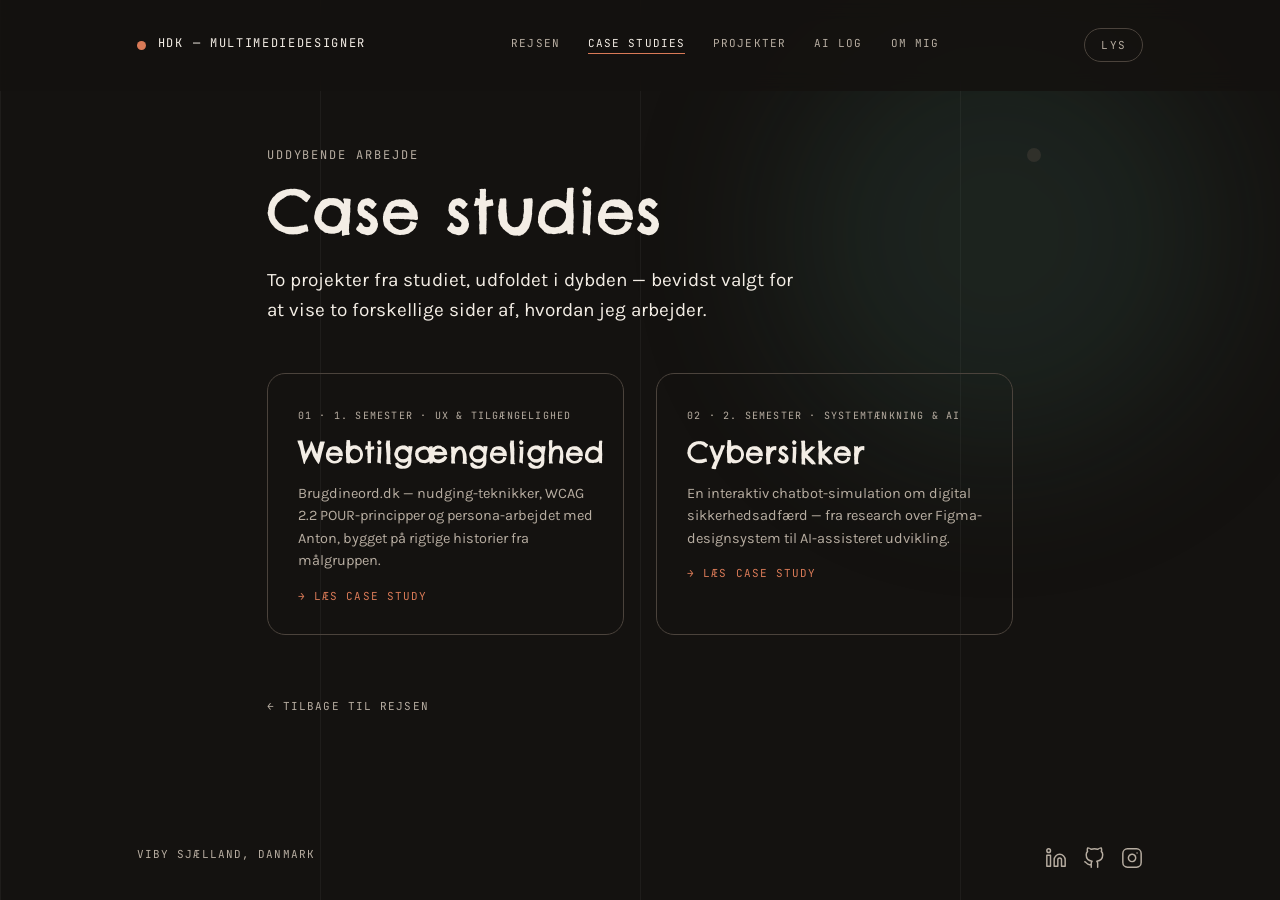
==== commit e9af55db: "header, navigation, finjusteringer" ====
--- a/case-studies/index.html
+++ b/case-studies/index.html
@@ -16,12 +16,11 @@
         <div class="glow" id="glow"></div>
 
         <header class="header">
-            <div class="brand">
+            <a class="brand" href="../index.html" title="Til forsiden">
                 <span class="status-dot"></span>
                 <span>HDK — Multimediedesigner</span>
-            </div>
+            </a>
             <nav class="site-nav" aria-label="Hovednavigation">
-                <a href="../index.html">Forside</a>
                 <a href="../rejsen.html">Rejsen</a>
                 <a href="index.html" class="active">Case studies</a>
                 <a href="../projekter.html">Projekter</a>
--- a/css/style.css
+++ b/css/style.css
@@ -3,6 +3,13 @@
      Chelsea Market (prøves 28/9) findes kun i én vægt (400). */
   --font-display: 'Chelsea Market', system-ui, cursive;
   --font-display-weight: 400;
+
+  /* Sitets "ramme": header, footer og pilen holder sig inden for samme
+     bredde som case studiernes indhold, så intet flyder ud i hjørnerne
+     på store skærme. */
+  --frame: 1160px;
+  --gutter: clamp(20px, 6vw, 88px);
+  --frame-inset: max(0px, (100% - var(--frame)) / 2);
 
   --light-bg: #F6F1EA;
   --dark-bg: #141210;
@@ -56,6 +63,7 @@
   isolation: isolate; /* lyskegle og gitter kan ligge bag alt indhold */
   min-height: 100vh;
   overflow-x: hidden;
+  overflow-x: clip; /* 'clip' i stedet for 'hidden', så den faste (sticky) header virker */
   background: var(--bg);
   color: var(--ink);
   transition: background .5s ease, color .5s ease;
@@ -207,7 +215,7 @@
   flex-direction: column;
   justify-content: center;
   padding: clamp(24px, 5vw, 40px) clamp(20px, 6vw, 88px) clamp(48px, 8vw, 96px);
-  max-width: 1360px;
+  max-width: var(--frame); /* samme ramme som header og footer (før 1360px) */
   width: 100%;
   margin: 0 auto;
 }
@@ -218,47 +226,6 @@
   width: 100%;
   max-width: 900px;
   margin: 0 auto;
-}
-
-.welcome {
-  display: flex;
-  align-items: center;
-  gap: 14px;
-  margin-bottom: clamp(20px, 3vw, 24px);
-  animation: dcFadeUp .6s ease both;
-}
-
-.welcome-portrait {
-  width: 56px;
-  height: 56px;
-  border-radius: 50%;
-  overflow: hidden;
-  flex-shrink: 0;
-  box-shadow: 0 0 0 1px var(--forbind), 0 12px 28px -16px rgba(0,0,0,.55);
-  transition: box-shadow .5s ease;
-}
-
-.welcome-portrait img {
-  width: 100%;
-  height: 100%;
-  object-fit: cover;
-  object-position: 50% 12%;
-}
-
-.welcome-name {
-  font-family: var(--font-display);
-  font-weight: var(--font-display-weight);
-  font-size: 18px;
-  color: var(--ink);
-}
-
-.welcome-sub {
-  margin-top: 2px;
-  font-family: 'JetBrains Mono', monospace;
-  font-size: 10px;
-  letter-spacing: .12em;
-  text-transform: uppercase;
-  color: var(--muted);
 }
 
 .eyebrow {
@@ -290,34 +257,91 @@
   animation: dcFadeUp .8s ease .16s both;
 }
 
+/* ---- Forside: top i to kolonner (navn + overskrift | portræt) ---- */
+.main-home {
+  justify-content: flex-start;
+  padding-top: clamp(32px, 6vw, 64px);
+}
+
+.hero {
+  display: grid;
+  grid-template-columns: minmax(0, 1fr) clamp(200px, 26vw, 340px);
+  gap: clamp(28px, 5vw, 72px);
+  align-items: center;
+}
+
+.hero-portrait {
+  margin: 0;
+  aspect-ratio: 1;
+  border-radius: 50%;
+  overflow: hidden;
+  box-shadow: 0 0 0 1px var(--chip-border), 0 24px 48px -28px rgba(0,0,0,.6);
+  animation: dcFadeUp .9s ease .15s both;
+}
+
+.hero-portrait img {
+  display: block;
+  width: 100%;
+  height: 100%;
+  object-fit: cover;
+  object-position: 50% 22%;
+}
+
+@media (max-width: 760px) {
+  .hero {
+    grid-template-columns: 1fr;
+  }
+  .hero-portrait {
+    width: min(64vw, 260px);
+    justify-self: center;
+    order: -1;
+  }
+}
+
+/* ---- Forside: tre overlappende bobler (Forstå / Forbinde / Forme) ----
+   Placeringerne følger Heidis FigJam-skitse: venstre lav, midterste størst,
+   højre mindst og højest. Alle mål er i procent af .bubble-wrap. */
 .bubble-wrap {
   position: relative;
   width: 100%;
-  max-width: 1040px;
-  margin: clamp(36px, 6vw, 56px) auto 0;
-  aspect-ratio: 1112 / 560;
+  /* Boblernes størrelse: gør max-width mindre/større for at skalere alle
+     tre på én gang (placering og overlap følger med, da de er i %).
+     Var 1040px (i praksis 984px, pga. sidens ramme). */
+  max-width: 880px;
+  margin: clamp(40px, 7vw, 72px) auto 0;
+  aspect-ratio: 860 / 450;
   animation: dcFadeUp .9s ease .2s both;
 }
 
 .bubble {
   position: absolute;
+  aspect-ratio: 1;
   border-radius: 50%;
   display: flex;
   flex-direction: column;
   align-items: center;
   justify-content: center;
   text-align: center;
-  padding: clamp(18px, 3vw, 32px);
+  padding: clamp(18px, 3vw, 36px);
+  color: var(--ink);
+  text-decoration: none;
   transition: transform .3s ease, box-shadow .3s ease;
-  cursor: default;
-}
-
-.bubble:hover {
+}
+
+.bubble:hover,
+.bubble:focus-visible {
   transform: scale(1.035);
   box-shadow: 0 18px 40px -20px rgba(20,18,16,.35);
-}
-
-.bubble:hover .bubble-arrow {
+  z-index: 5;
+}
+
+.bubble:focus-visible {
+  outline: 2px solid var(--accent);
+  outline-offset: 4px;
+}
+
+.bubble:hover .bubble-arrow,
+.bubble:focus-visible .bubble-arrow {
   opacity: 1;
   transform: translateY(0);
 }
@@ -330,19 +354,43 @@
 }
 
 .bubble-name {
-  margin-top: 8px;
+  display: block;
+  margin-top: 6px;
   font-family: var(--font-display);
   font-weight: var(--font-display-weight);
-}
-
-.bubble-text {
-  margin: 14px 0 0;
-  line-height: 1.5;
-  color: var(--ink);
+  font-size: clamp(22px, 2.6vw, 36px);
+  line-height: 1.1;
+  color: var(--accent);
+}
+
+/* Kompetencerne — venstrestillet liste, centreret som blok, prik i accentfarven */
+.bubble-list {
+  margin: clamp(10px, 1.6vw, 16px) 0 0;
+  padding: 0;
+  list-style: none;
+  text-align: left;
+  font-size: clamp(12.5px, 1.25vw, 15px);
+  line-height: 1.55;
+}
+
+.bubble-list li {
+  position: relative;
+  padding-left: 16px;
+}
+
+.bubble-list li::before {
+  content: '';
+  position: absolute;
+  left: 2px;
+  top: .62em;
+  width: 6px;
+  height: 6px;
+  border-radius: 50%;
+  background: var(--accent);
 }
 
 .bubble-arrow {
-  margin-top: 14px;
+  margin-top: 12px;
   opacity: 0;
   transform: translateY(4px);
   transition: opacity .25s ease, transform .25s ease;
@@ -350,31 +398,36 @@
   font-size: 10px;
   letter-spacing: .1em;
   text-transform: uppercase;
+  color: var(--accent);
 }
 
 .bubble-01 {
-  left: 9%; top: 3.6%; width: 32.4%; height: 64.3%;
+  --accent: var(--forsta);
+  left: 0; top: 31%; width: 31.7%;
   background: var(--forsta-fill); border: 1px solid var(--forsta);
-}
-.bubble-01 .bubble-name { font-size: clamp(22px, 2.4vw, 34px); color: var(--forsta); }
-.bubble-01 .bubble-text { font-size: 14px; max-width: 220px; }
-.bubble-01 .bubble-arrow { color: var(--forsta); }
+  z-index: 1;
+}
 
 .bubble-02 {
-  left: 36%; top: 23.2%; width: 36%; height: 71.4%;
+  --accent: var(--forbind);
+  left: 28.5%; top: 19%; width: 39.5%;
   background: var(--forbind-fill); border: 1px solid var(--forbind);
-}
-.bubble-02 .bubble-name { font-size: clamp(24px, 2.7vw, 38px); color: var(--forbind); }
-.bubble-02 .bubble-text { font-size: 14.5px; max-width: 240px; }
-.bubble-02 .bubble-arrow { color: var(--forbind); }
+  z-index: 2;
+}
 
 .bubble-03 {
-  left: 68.3%; top: 7.1%; width: 30.6%; height: 60.7%;
+  --accent: var(--forme);
+  left: 63.6%; top: 5%; width: 33.6%;
   background: var(--forme-fill); border: 1px solid var(--forme);
-}
-.bubble-03 .bubble-name { font-size: clamp(22px, 2.4vw, 34px); color: var(--forme); }
-.bubble-03 .bubble-text { font-size: 14px; max-width: 210px; }
-.bubble-03 .bubble-arrow { color: var(--forme); }
+  z-index: 1;
+}
+
+/* Fund-punkt over boblerne, mellem Forbinde og Forme */
+.hotspot-bubbles {
+  left: 61%;
+  top: 6%;
+  z-index: 6;
+}
 
 @media (max-width: 760px) {
   .bubble-wrap {
@@ -383,13 +436,19 @@
     display: flex;
     flex-direction: column;
     align-items: center;
-    gap: 24px;
   }
   .bubble {
-    position: static;
-    width: min(78vw, 300px) !important;
-    height: min(78vw, 300px) !important;
+    position: relative;
+    left: auto; top: auto;
+    width: min(82vw, 310px);
   }
+  /* Boblerne overlapper også på mobil — skiftevis lidt til venstre og højre */
+  .bubble + .bubble { margin-top: -34px; }
+  .bubble-01 { align-self: flex-start; }
+  .bubble-02 { align-self: flex-end; }
+  .bubble-03 { align-self: flex-start; }
+  .hotspot-bubbles { left: auto; right: 8px; top: 64%; }
+  .bubble-list { font-size: 14px; }
 }
 
 .info-grid {
@@ -2890,7 +2949,10 @@
 }
 
 .reflect-portrait {
-  margin: 24px 0 0;
+  /* Overskriften ligger nu i venstre kolonne sammen med teksten.
+     30px = emne-labelens højde (16px) + afstand (14px), så billedets
+     top flugter med overskriftens top. */
+  margin: 30px 0 0;
 }
 
 .reflect-portrait img {
@@ -3026,3 +3088,537 @@
 .timeline-item::before {
   z-index: 1;
 }
+
+/* ---- Om mig: CV-kort med miniature af PDF'en (om-mig.html) ---- */
+
+.cv-section {
+  animation: dcFadeUp .8s ease .22s both;
+}
+
+.cv-grid {
+  display: grid;
+  grid-template-columns: repeat(auto-fit, minmax(min(100%, 260px), 1fr));
+  gap: clamp(20px, 3vw, 32px);
+  margin-top: clamp(24px, 4vw, 36px);
+}
+
+.cv-card {
+  --accent: var(--forbind);
+  --accent-fill: var(--forbind-fill);
+  display: flex;
+  flex-direction: column;
+  text-decoration: none;
+  color: var(--ink);
+  border: 1px solid var(--chip-border);
+  border-radius: 18px;
+  padding: clamp(18px, 2.6vw, 24px);
+  transition: border-color .3s ease, background-color .3s ease, transform .3s ease;
+}
+
+.cv-card.is-forsta  { --accent: var(--forsta);  --accent-fill: var(--forsta-fill); }
+.cv-card.is-forbind { --accent: var(--forbind); --accent-fill: var(--forbind-fill); }
+
+.cv-card:hover,
+.cv-card:focus-visible {
+  border-color: var(--accent);
+  background-color: var(--accent-fill);
+  transform: translateY(-2px);
+}
+
+.cv-card:focus-visible {
+  outline: 2px solid var(--accent);
+  outline-offset: 3px;
+}
+
+/* Miniaturen ligger som et ark papir på bordet — en hårlinje, ingen skygge */
+.cv-thumb {
+  display: block;
+  overflow: hidden;
+  border: 1px solid var(--chip-border);
+  border-radius: 8px;
+  aspect-ratio: 210 / 297;
+  transform: rotate(-1.2deg);
+  transition: transform .35s ease, border-color .3s ease;
+}
+
+.cv-card.is-forsta .cv-thumb { transform: rotate(1.2deg); }
+
+.cv-card:hover .cv-thumb,
+.cv-card:focus-visible .cv-thumb {
+  transform: rotate(0deg) scale(1.02);
+  border-color: var(--accent);
+}
+
+.cv-thumb img {
+  display: block;
+  width: 100%;
+  height: 100%;
+  object-fit: cover;
+}
+
+.cv-card-label {
+  margin-top: 20px;
+  font-family: 'JetBrains Mono', monospace;
+  font-size: 10px;
+  letter-spacing: .12em;
+  text-transform: uppercase;
+  color: var(--muted);
+}
+
+.cv-card-title {
+  margin-top: 8px;
+  font-family: var(--font-display);
+  font-weight: var(--font-display-weight);
+  font-size: clamp(24px, 3vw, 30px);
+  color: var(--accent);
+}
+
+.cv-card-text {
+  margin-top: 10px;
+  font-size: 14.5px;
+  line-height: 1.55;
+  color: var(--muted);
+}
+
+.cv-card-open {
+  align-self: flex-start;
+  margin-top: 16px;
+  font-family: 'JetBrains Mono', monospace;
+  font-size: 11px;
+  letter-spacing: .1em;
+  text-transform: uppercase;
+  color: var(--accent);
+  border-bottom: 1px solid var(--accent);
+  padding-bottom: 2px;
+}
+
+@media (prefers-reduced-motion: reduce) {
+  .cv-section { animation: none; }
+  .cv-card, .cv-thumb { transition: none; }
+  .cv-card:hover, .cv-card:focus-visible { transform: none; }
+}
+
+/* ---- Om mig: intro, sektioner, styrker, Nala og kontakt (om-mig.html) ---- */
+
+.main-about {
+  max-width: 980px;
+}
+
+.about-hero {
+  grid-template-columns: minmax(0, 1fr) clamp(180px, 24vw, 300px);
+}
+
+/* Det ægte foto fra CV'erne: rund beskæring med terracotta-ring som på multimedie-CV'et */
+.about-photo {
+  background: var(--forsta-fill);
+  box-shadow: none;
+  outline: 2px solid var(--forbind);
+  outline-offset: 6px;
+}
+
+.about-photo img {
+  object-position: 50% 30%;
+}
+
+.about-section {
+  --accent: var(--forbind);
+  margin-top: clamp(56px, 8vw, 88px);
+}
+
+.about-section.is-forsta { --accent: var(--forsta); }
+.about-section.is-forbind { --accent: var(--forbind); }
+.about-section.is-forme { --accent: var(--forme); }
+
+.about-num {
+  font-family: var(--font-display);
+  font-weight: var(--font-display-weight);
+  font-size: clamp(28px, 3.6vw, 38px);
+  color: var(--accent);
+}
+
+.about-text {
+  max-width: 62ch;
+}
+
+.about-text p {
+  margin: 16px 0 0;
+  font-size: 16px;
+  line-height: 1.7;
+  color: var(--ink);
+  text-wrap: pretty;
+}
+
+.about-text strong {
+  font-weight: 600;
+  color: var(--accent);
+}
+
+.about-quote {
+  border-left-color: var(--accent);
+}
+
+/* Styrker (VIA) */
+.strength-grid {
+  display: grid;
+  grid-template-columns: repeat(auto-fit, minmax(min(100%, 280px), 1fr));
+  gap: clamp(18px, 2.6vw, 26px);
+  margin-top: clamp(24px, 4vw, 32px);
+}
+
+.strength-box {
+  border: 1px solid var(--chip-border);
+  border-radius: 18px;
+  padding: clamp(20px, 2.8vw, 26px);
+}
+
+.strength-box.is-top {
+  border-color: var(--accent);
+  background: var(--forme-fill);
+}
+
+.strength-title {
+  margin: 0;
+  font-family: 'JetBrains Mono', monospace;
+  font-size: 11px;
+  font-weight: 500;
+  letter-spacing: .12em;
+  text-transform: uppercase;
+  color: var(--accent);
+}
+
+.strength-title span {
+  margin-left: 8px;
+  color: var(--muted);
+}
+
+.strength-box.is-bottom .strength-title {
+  color: var(--muted);
+}
+
+.strength-note {
+  margin: 10px 0 0;
+  font-size: 14px;
+  line-height: 1.55;
+  color: var(--muted);
+}
+
+.strength-list {
+  margin: 16px 0 0;
+  padding-left: 2.2em;
+  font-family: var(--font-display);
+  font-weight: var(--font-display-weight);
+  font-size: clamp(19px, 2.2vw, 22px);
+  line-height: 1.5;
+  color: var(--ink);
+}
+
+.strength-list li::marker {
+  font-family: 'JetBrains Mono', monospace;
+  font-size: 12px;
+  color: var(--muted);
+}
+
+.strength-box.is-bottom .strength-list {
+  color: var(--muted);
+}
+
+.team-roles {
+  margin-top: clamp(28px, 4vw, 36px);
+}
+
+.team-roles .chip-row {
+  margin: 14px 0 0;
+  padding: 0;
+  list-style: none;
+}
+
+.team-roles .chip-row-item {
+  color: var(--ink);
+  border-color: var(--accent);
+}
+
+/* Nala */
+.nala {
+  display: grid;
+  grid-template-columns: clamp(180px, 28vw, 280px) minmax(0, 1fr);
+  gap: clamp(24px, 4vw, 44px);
+  align-items: start;
+  margin-top: clamp(20px, 3vw, 28px);
+}
+
+.nala .about-text p:first-child {
+  margin-top: 0;
+}
+
+.nala-photo {
+  margin: 0;
+  transform: rotate(-1.5deg);
+}
+
+.nala-photo img {
+  display: block;
+  width: 100%;
+  height: auto;
+  border-radius: 12px;
+  border: 1px solid var(--chip-border);
+}
+
+.nala-photo figcaption {
+  margin-top: 10px;
+  font-family: 'JetBrains Mono', monospace;
+  font-size: 10px;
+  letter-spacing: .1em;
+  text-transform: uppercase;
+  color: var(--muted);
+}
+
+@media (max-width: 640px) {
+  .nala {
+    grid-template-columns: 1fr;
+  }
+  .nala-photo {
+    width: min(70vw, 260px);
+  }
+}
+
+/* Kontakt */
+.about-cta {
+  margin-top: clamp(56px, 8vw, 88px);
+  padding: clamp(24px, 4vw, 40px);
+  border: 1px solid var(--forbind);
+  border-radius: 18px;
+  background: var(--forbind-fill);
+}
+
+.about-cta p {
+  margin: 14px 0 0;
+  max-width: 58ch;
+  font-size: 16px;
+  line-height: 1.65;
+  color: var(--ink);
+}
+
+.about-cta-links {
+  display: flex;
+  flex-wrap: wrap;
+  gap: 14px 28px;
+  margin-top: 20px;
+}
+
+@media (prefers-reduced-motion: reduce) {
+  .nala-photo { transform: none; }
+}
+
+/* ------------------------------------------------------------------
+   Sticky header + "tilbage til toppen"  (branch: sticky-nav)
+   ------------------------------------------------------------------ */
+
+/* Ankerlinks (fx spread-navigationen i case studies) lander under
+   headeren i stedet for at blive gemt bag den. */
+html { scroll-padding-top: 88px; }
+
+@media (prefers-reduced-motion: no-preference) {
+  html { scroll-behavior: smooth; }
+}
+
+.header {
+  position: sticky;
+  top: 0;
+  z-index: 20;
+  background: var(--bg);
+  background: color-mix(in srgb, var(--bg) 86%, transparent);
+  -webkit-backdrop-filter: blur(10px);
+  backdrop-filter: blur(10px);
+  border-bottom: 1px solid transparent;
+  transition: padding .3s ease, border-color .3s ease, background .5s ease;
+}
+
+/* Når man har scrollet lidt, bliver headeren lavere og får en fin streg. */
+.header.is-scrolled {
+  padding-top: 14px;
+  padding-bottom: 14px;
+  border-bottom-color: var(--chip-border);
+}
+
+/* På mobil fylder headeren flere linjer, så her følger den med
+   siden som før — pilen klarer turen tilbage til toppen. */
+@media (max-width: 760px) {
+  html { scroll-padding-top: 16px; }
+  .header { position: relative; }
+}
+
+/* Pilen "tilbage til toppen" — oprettes af js/main.js på alle sider */
+.to-top {
+  position: fixed;
+  right: calc(var(--frame-inset) + clamp(16px, 2vw, 24px));
+  bottom: clamp(16px, 3vw, 32px);
+  z-index: 30;
+  display: grid;
+  place-items: center;
+  width: 48px;
+  height: 48px;
+  padding: 0;
+  /* Lysere end baggrunden, så pilen kan ses, også når den ligger over indhold */
+  border: 1px solid color-mix(in srgb, var(--ink) 38%, var(--bg));
+  border-radius: 50%;
+  background: #2E2925;
+  background: color-mix(in srgb, var(--ink) 16%, var(--bg));
+  color: var(--ink);
+  cursor: pointer;
+  box-shadow: 0 10px 26px -10px rgba(0, 0, 0, .6);
+  opacity: 0;
+  visibility: hidden;
+  transform: translateY(12px);
+  transition: opacity .3s ease, transform .3s ease, visibility 0s linear .3s,
+              border-color .25s ease, background .5s ease, color .5s ease;
+}
+
+.to-top.is-visible {
+  opacity: 1;
+  visibility: visible;
+  transform: none;
+  transition: opacity .3s ease, transform .3s ease, visibility 0s,
+              border-color .25s ease, background .5s ease, color .5s ease;
+}
+
+.to-top:hover {
+  border-color: var(--forbind);
+  background: color-mix(in srgb, var(--forbind) 28%, var(--bg));
+}
+
+.to-top:focus-visible {
+  outline: 2px solid var(--ink);
+  outline-offset: 3px;
+}
+
+.to-top svg {
+  width: 20px;
+  height: 20px;
+  fill: none;
+  stroke: currentColor;
+  stroke-width: 1.8;
+  stroke-linecap: round;
+  stroke-linejoin: round;
+  transition: transform .25s ease;
+}
+
+.to-top:hover svg { transform: translateY(-2px); }
+
+/* Løft pilen op over footerens ikoner, når man er helt nede. */
+.page.footer-in-view .to-top { bottom: calc(var(--footer-h, 72px) + 12px); }
+
+@media (prefers-reduced-motion: reduce) {
+  .header, .to-top, .to-top svg { transition: none; }
+}
+
+.header:focus { outline: none; } /* får kun fokus, når pilen sender én op */
+
+/* ---- Case studies: afsnitsnummer i samme stil som Om mig (branch: sticky-nav) ----
+   Erstatter den gamle "Spread 04 · …"-label: stort tal i overskriftsfonten,
+   emnet som lille label over overskriften (kun hvis det adskiller sig fra den). */
+.spread-head {
+  display: grid;
+  grid-template-columns: auto minmax(0, 1fr);
+  column-gap: clamp(14px, 2.4vw, 24px);
+  align-items: baseline;
+}
+
+/* Emne-labelen ligger over begge, tal og overskrift står på samme linje. */
+.spread-head-text { display: contents; }
+
+.spread-head .spread-eyebrow {
+  grid-column: 1 / -1;
+  grid-row: 1;
+  line-height: 16px;
+  margin-bottom: 14px;
+}
+
+.spread-num {
+  grid-column: 1;
+  grid-row: 2;
+  font-family: var(--font-display);
+  font-weight: var(--font-display-weight);
+  font-size: clamp(28px, 3.6vw, 38px);
+  line-height: 1;
+  color: var(--forbind);
+}
+
+.spread-head .spread-title {
+  grid-column: 2;
+  grid-row: 2;
+  margin-top: 0;
+}
+
+/* ---- Header og footer inden for rammen (branch: sticky-nav) ----
+   Baggrund/streg går stadig i fuld bredde, men navn, menu, tema-knap,
+   "Viby Sjælland" og SoMe-ikonerne flugter med indholdet. */
+.header,
+.footer {
+  padding-left: calc(var(--frame-inset) + var(--gutter));
+  padding-right: calc(var(--frame-inset) + var(--gutter));
+}
+
+/* ---- "Gå direkte til"-navigationen i case studies ---- */
+.spread-nav {
+  align-items: center;
+  gap: 8px;
+  padding: 16px 18px;
+}
+
+.spread-nav-label {
+  margin-right: 6px;
+  font-family: 'JetBrains Mono', monospace;
+  font-size: 11px;
+  letter-spacing: .12em;
+  text-transform: uppercase;
+  color: var(--muted);
+}
+
+.spread-nav .spread-nav-item {
+  min-width: 0;
+  height: auto;
+  padding: 7px 13px;
+  border: 1px solid var(--chip-border);
+  border-radius: 999px;
+  font-size: 10.5px;
+  letter-spacing: .1em;
+  text-transform: uppercase;
+  line-height: 1.3;
+  transition: background .2s ease, color .2s ease, border-color .2s ease;
+}
+
+.spread-nav .spread-nav-item:hover,
+.spread-nav .spread-nav-item:focus-visible {
+  border-color: var(--forbind);
+  background: var(--forbind-fill);
+  color: var(--ink);
+}
+
+.spread-nav .spread-nav-item:focus-visible {
+  outline: 2px solid var(--ink);
+  outline-offset: 2px;
+}
+
+/* ---- Navnet oppe i venstre hjørne er link til forsiden (branch: sticky-nav) ----
+   "Forside" er fjernet fra menuen. */
+.brand {
+  color: var(--ink);
+  text-decoration: none;
+  border-radius: 6px;
+}
+
+.brand span:last-child {
+  padding-bottom: 3px;
+  border-bottom: 1px solid transparent;
+  transition: border-color .25s ease;
+}
+
+.brand:hover span:last-child,
+.brand[aria-current="page"] span:last-child {
+  border-bottom-color: var(--forbind);
+}
+
+.brand:focus-visible {
+  outline: 1px solid var(--ink);
+  outline-offset: 6px;
+}
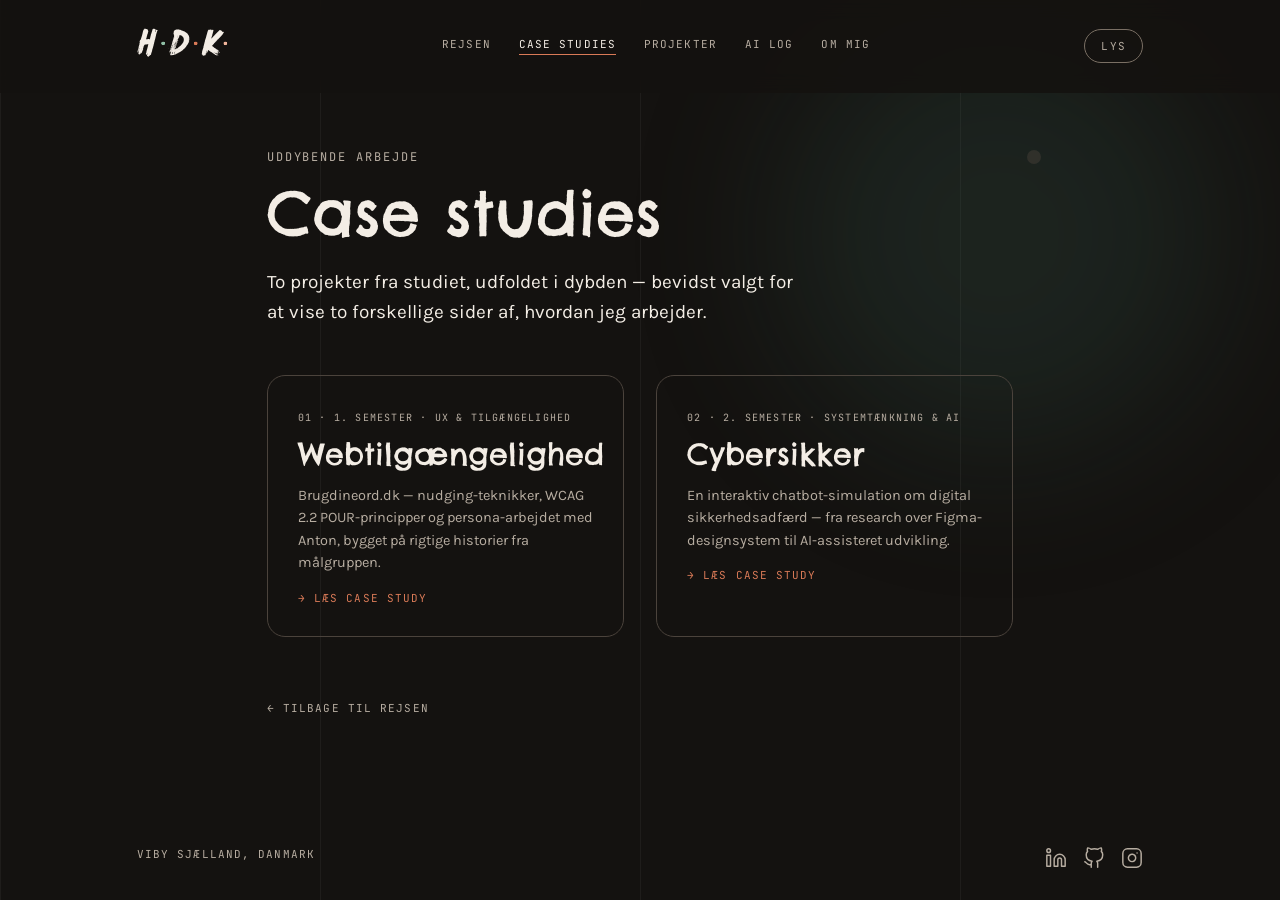
==== commit 638557f7: "WCAG tjek samt detalje ved skattejagt" ====
--- a/case-studies/index.html
+++ b/case-studies/index.html
@@ -12,13 +12,17 @@
 </head>
 <body>
     <div class="page dark" id="page">
+        <a class="skip-link" href="#indhold">Spring til indhold</a>
         <div class="grid-overlay"></div>
         <div class="glow" id="glow"></div>
 
         <header class="header">
             <a class="brand" href="../index.html" title="Til forsiden">
-                <span class="status-dot"></span>
-                <span>HDK — Multimediedesigner</span>
+                <span class="brand-mark">
+                    <img class="brand-logo brand-logo-dark" src="../img/hdk-logo-moerkt-tema.svg" alt="" width="91" height="30">
+                    <img class="brand-logo brand-logo-light" src="../img/hdk-logo-lyst-tema.svg" alt="" width="91" height="30">
+                </span>
+                <span class="sr-only">HDK — Multimediedesigner</span>
             </a>
             <nav class="site-nav" aria-label="Hovednavigation">
                 <a href="../rejsen.html">Rejsen</a>
@@ -32,7 +36,7 @@
             </button>
         </header>
 
-        <main class="main main-static">
+        <main id="indhold" tabindex="-1" class="main main-static">
             <p class="eyebrow" style="position: relative; display: inline-block;">
                 Uddybende arbejde
                 <span class="hotspot" style="left: 100%; top: 50%; margin-left: 14px; transform: translateY(-50%);">
--- a/css/style.css
+++ b/css/style.css
@@ -22,12 +22,13 @@
   /* same tones, deepened for legibility on a light ground */
   --forsta-light: #3F6B5C;
   --forbind-light: #9E411E;
-  --forme-light: #DC5318;
+  --forme-light: #9C4A08; /* WCAG (afslut, 30/9): før #DC5318 = 3,5:1 — nu over 4,5:1 */
 
   --bg: var(--light-bg);
   --ink: #1E1A16;
   --muted: #5C534B;
   --chip-border: #B0A69A;
+  --control-border: #877C70; /* kanter på knapper: min. 3:1 mod baggrunden (WCAG 1.4.11) */
 
   --forsta: var(--forsta-light);
   --forbind: var(--forbind-light);
@@ -76,6 +77,7 @@
   --ink: #F3EDE5;
   --muted: #B7ADA1;
   --chip-border: #4B433C;
+  --control-border: #7A6F64;
 
   --forsta: var(--forsta-dark);
   --forbind: var(--forbind-dark);
@@ -159,7 +161,7 @@
   display: flex;
   align-items: center;
   gap: 9px;
-  border: 1px solid var(--chip-border);
+  border: 1px solid var(--control-border);
   background: transparent;
   color: var(--muted);
   border-radius: 999px;
@@ -901,7 +903,7 @@
   display: inline-flex;
   align-items: center;
   gap: 7px;
-  border: 1px solid var(--chip-border);
+  border: 1px solid var(--control-border);
   background: transparent;
   color: var(--muted);
   border-radius: 999px;
@@ -2753,7 +2755,7 @@
   width: 42px;
   height: 42px;
   border-radius: 50%;
-  border: 1px solid var(--chip-border);
+  border: 1px solid var(--control-border);
   background: transparent;
   color: var(--ink);
   font-size: 18px;
@@ -2811,7 +2813,7 @@
   height: 28px;
   border-radius: 50%;
   background: var(--bg);
-  border: 1px solid var(--chip-border);
+  border: 1px solid var(--control-border);
   cursor: pointer;
   font-family: 'JetBrains Mono', monospace;
   font-size: 10.5px;
@@ -2992,7 +2994,7 @@
 .skat-chest-wrap {
   position: relative;
   display: block;
-  width: 72px;
+  width: 84px;
   margin: 2px auto 10px;
 }
 
@@ -3000,6 +3002,24 @@
   display: block;
   width: 100%;
   height: auto;
+}
+
+/* Diamanten ved hvert fund (img/diamant.svg) */
+.hotspot-reveal .skat-label {
+  display: flex;
+  align-items: center;
+  gap: 7px;
+}
+
+.skat-gem {
+  flex: none;
+  width: 18px;
+  height: auto;
+}
+
+.hotspot.is-lit .skat-gem,
+.hotspot:focus-within .skat-gem {
+  animation: skatPop .7s cubic-bezier(.3, 1.6, .5, 1) both;
 }
 
 /* Små gnister omkring kisten */
@@ -3050,6 +3070,8 @@
 @media (prefers-reduced-motion: reduce) {
   .hotspot.is-lit .skat-chest,
   .hotspot:focus-within .skat-chest,
+  .hotspot.is-lit .skat-gem,
+  .hotspot:focus-within .skat-gem,
   .skat-chest-wrap::before,
   .skat-chest-wrap::after {
     animation: none !important;
@@ -3607,14 +3629,33 @@
   border-radius: 6px;
 }
 
-.brand span:last-child {
-  padding-bottom: 3px;
+/* Logoet (afslut, 30/9): HDK-initialerne i to varianter — lyse bogstaver
+   i mørkt tema, mørke bogstaver i lyst tema. Teksten "HDK — Multimediedesigner"
+   ligger stadig i linket som .sr-only til skærmlæsere. */
+.brand-mark {
+  display: block;
+  line-height: 0;
+}
+
+.brand-logo {
+  display: block;
+  height: 30px;
+  width: auto;
+}
+
+.page.dark .brand-logo-light,
+.page:not(.dark) .brand-logo-dark {
+  display: none;
+}
+
+.brand .brand-mark {
+  padding-bottom: 5px;
   border-bottom: 1px solid transparent;
   transition: border-color .25s ease;
 }
 
-.brand:hover span:last-child,
-.brand[aria-current="page"] span:last-child {
+.brand:hover .brand-mark,
+.brand[aria-current="page"] .brand-mark {
   border-bottom-color: var(--forbind);
 }
 
@@ -3622,3 +3663,31 @@
   outline: 1px solid var(--ink);
   outline-offset: 6px;
 }
+
+/* ---- WCAG (afslut, 30/9): "Spring til indhold" (2.4.1) ----
+   Usynligt, indtil man trykker Tab første gang på en side. */
+.skip-link {
+  position: absolute;
+  left: 16px;
+  top: 12px;
+  z-index: 50;
+  padding: 10px 16px;
+  border-radius: 999px;
+  background: var(--ink);
+  color: var(--bg);
+  font-family: 'JetBrains Mono', monospace;
+  font-size: 12px;
+  letter-spacing: .08em;
+  text-transform: uppercase;
+  text-decoration: none;
+  transform: translateY(-160%);
+  transition: transform .2s ease;
+}
+
+.skip-link:focus {
+  transform: none;
+  outline: 2px solid var(--forbind);
+  outline-offset: 3px;
+}
+
+main:focus { outline: none; } /* får kun fokus via "Spring til indhold" */
